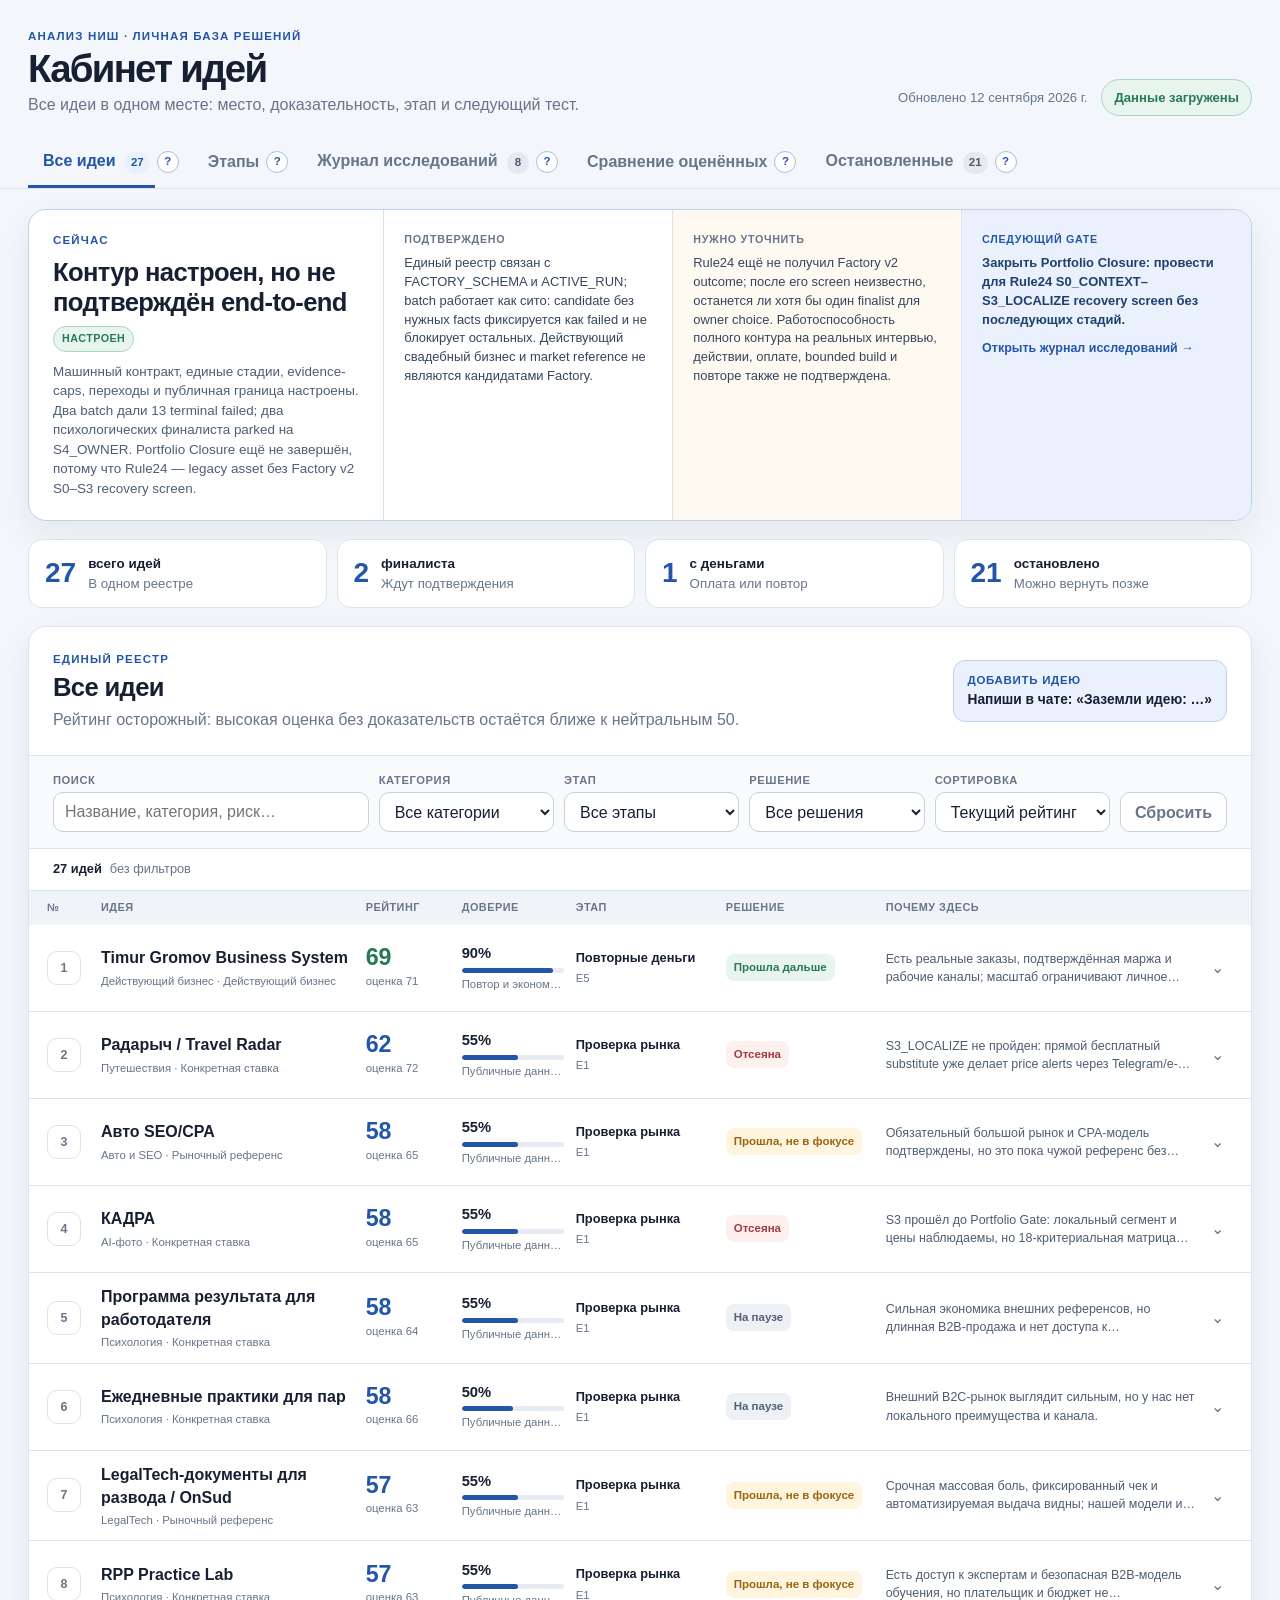
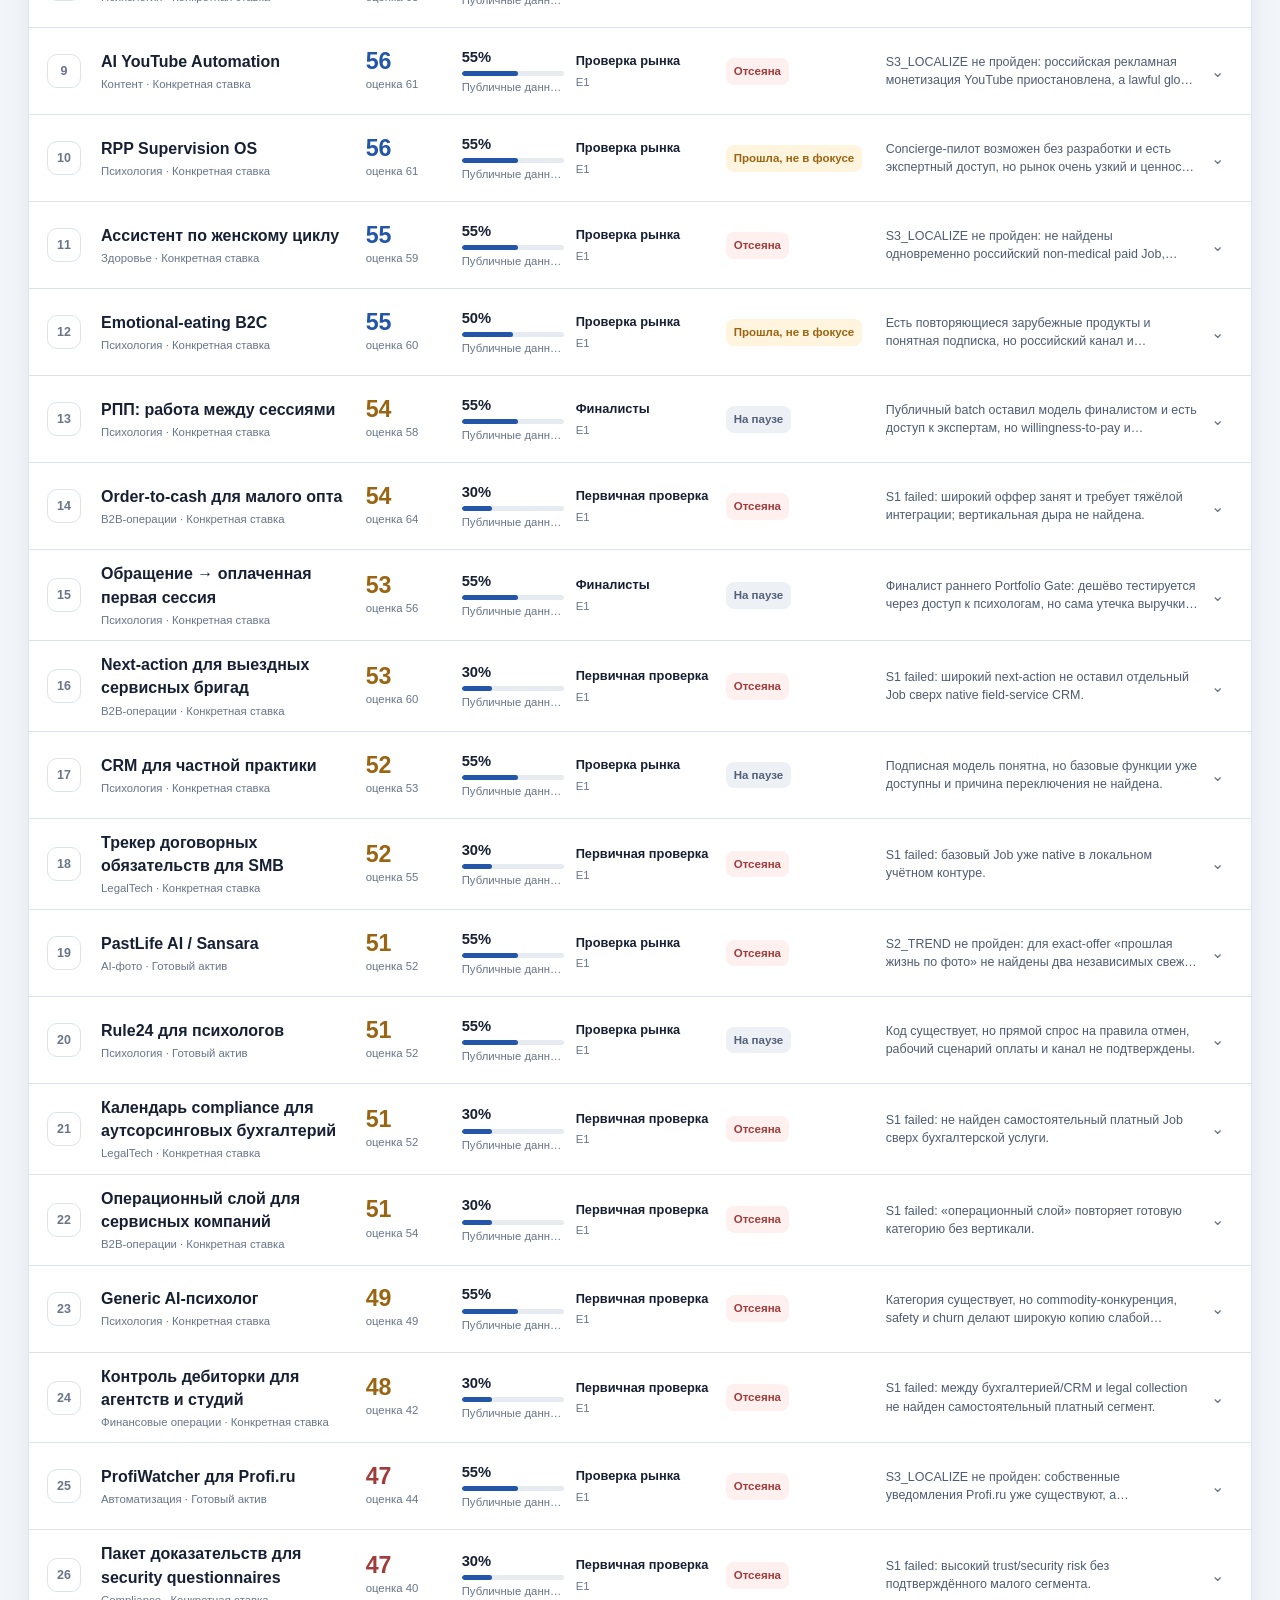
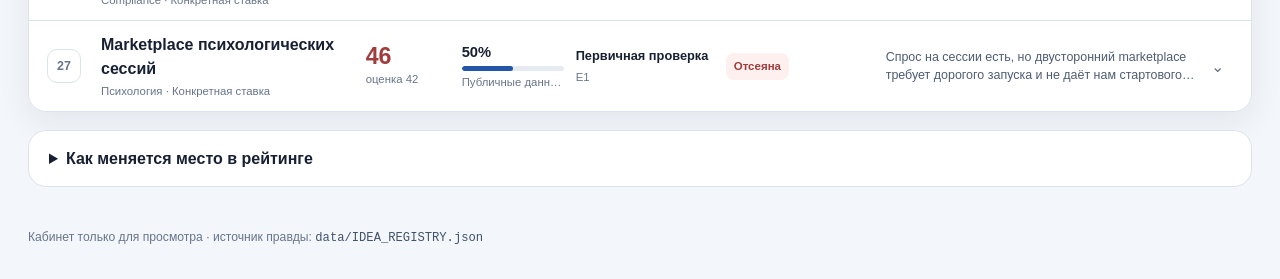
==== dashboard/index.html @ 08c4fe98 "fix: keep dashboard status visible on mobile" ====
<!doctype html>
<html lang="ru">
  <head>
    <meta charset="utf-8" />
    <meta name="viewport" content="width=device-width, initial-scale=1" />
    <meta name="color-scheme" content="light" />
    <title>Анализ Ниш — Кабинет идей</title>
    <link rel="icon" href="./favicon.svg?v=20260703" type="image/svg+xml" />
    <link rel="stylesheet" href="./styles.css?v=20260912-cabinet-v39" />
  </head>
  <body>
    <header class="topbar">
      <div class="brand-block">
        <p class="eyebrow">Анализ Ниш · личная база решений</p>
        <h1>Кабинет идей</h1>
        <p class="page-summary">Все идеи в одном месте: место, доказательность, этап и следующий тест.</p>
      </div>
      <div class="topbar-meta">
        <span class="updated" id="updated-at"></span>
        <div class="status" id="data-status" role="status">Загрузка данных</div>
      </div>
    </header>

    <nav class="view-tabs" aria-label="Разделы кабинета" role="tablist">
      <div class="view-tab-wrap" role="presentation"><button class="view-tab active" type="button" role="tab" aria-selected="true" aria-controls="view-all-ideas" data-view="all-ideas">Все идеи <span class="tab-count" id="tab-total">0</span></button><button class="tab-help help-trigger" type="button" data-tooltip="Полный реестр всех сохранённых идей. Нажатие «Все идеи» сбрасывает фильтры и возвращает весь список." aria-label="Что находится в разделе «Все идеи»?">?</button></div>
      <div class="view-tab-wrap" role="presentation"><button class="view-tab" type="button" role="tab" aria-selected="false" aria-controls="view-funnel" data-view="funnel">Этапы</button><button class="tab-help help-trigger" type="button" data-tooltip="Показывает, на какой одной текущей полке находится каждая идея: от Чистилища до повторных денег." aria-label="Что находится в разделе «Этапы»?">?</button></div>
      <div class="view-tab-wrap" role="presentation"><button class="view-tab" type="button" role="tab" aria-selected="false" aria-controls="view-research" data-view="research">Журнал исследований <span class="tab-count" id="tab-runs">0</span></button><button class="tab-help help-trigger" type="button" data-tooltip="История отдельных исследовательских прогонов: что, когда и какими источниками проверяли, к какому выводу пришли. Это не второй список идей." aria-label="Что находится в разделе «Журнал исследований»?">?</button></div>
      <div class="view-tab-wrap" role="presentation"><button class="view-tab" type="button" role="tab" aria-selected="false" aria-controls="view-portfolio" data-view="portfolio">Сравнение оценённых</button><button class="tab-help help-trigger" type="button" data-tooltip="Формальное сравнение только уже оценённых объектов. Здесь отдельно сопоставляются рынки и наши конкретные ставки; все сырые идеи остаются в общем реестре." aria-label="Что находится в разделе «Сравнение оценённых»?">?</button></div>
      <div class="view-tab-wrap" role="presentation"><button class="view-tab" type="button" role="tab" aria-selected="false" aria-controls="view-archive" data-view="archive">Остановленные <span class="tab-count" id="tab-archive">0</span></button><button class="tab-help help-trigger" type="button" data-tooltip="Идеи на паузе и в отсеве. Они не удалены: у каждой сохраняются причина остановки и условие возврата." aria-label="Что находится в разделе «Остановленные»?">?</button></div>
    </nav>

    <main class="layout" id="main-content">
      <div class="error-message" id="error-message" hidden></div>

      <section class="app-view active" id="view-all-ideas" role="tabpanel" data-panel="all-ideas">
        <section class="decision-brief" id="decision-brief" aria-labelledby="decision-brief-title"></section>
        <div class="summary-strip" id="summary-strip" aria-label="Срез портфеля"></div>

        <section class="panel registry-panel" aria-labelledby="registry-title">
          <div class="section-head registry-head">
            <div>
              <div class="section-kicker">Единый реестр</div>
              <h2 id="registry-title">Все идеи</h2>
              <p>Рейтинг осторожный: высокая оценка без доказательств остаётся ближе к нейтральным 50.</p>
            </div>
            <div class="add-instruction"><span>Добавить идею</span><strong id="add-idea-instruction">«Заземли идею: …»</strong></div>
          </div>

          <div class="registry-controls" aria-label="Фильтры реестра">
            <label class="search-control">
              <span>Поиск</span>
              <input id="idea-search" type="search" placeholder="Название, категория, риск…" autocomplete="off" />
            </label>
            <label>
              <span>Категория</span>
              <select id="category-filter"><option value="all">Все категории</option></select>
            </label>
            <label>
              <span>Этап</span>
              <select id="stage-filter"><option value="all">Все этапы</option></select>
            </label>
            <label>
              <span>Решение</span>
              <select id="gate-filter"><option value="all">Все решения</option></select>
            </label>
            <label>
              <span>Сортировка</span>
              <select id="sort-control">
                <option value="current">Текущий рейтинг</option>
                <option value="base">Предварительная оценка</option>
                <option value="confidence">Глубина исследования</option>
                <option value="stage">Этап воронки</option>
                <option value="title">По названию</option>
              </select>
            </label>
            <button class="reset-button" id="reset-filters" type="button">Сбросить</button>
          </div>

          <div class="registry-result-line"><strong id="result-count">0 идей</strong><span id="filter-description">без фильтров</span></div>
          <div class="idea-table-head" aria-hidden="true">
            <span>№</span><span>Идея</span><span>Рейтинг</span><span>Доверие</span><span>Этап</span><span>Решение</span><span>Почему здесь</span><span></span>
          </div>
          <div class="idea-list" id="idea-list"></div>
          <div class="empty-state" id="idea-empty" hidden>
            <strong id="idea-empty-title">По этим фильтрам идей нет</strong>
            <p id="idea-empty-text">Сбрось фильтры или добавь новую идею через чат.</p>
            <button class="empty-reset-button" id="show-all-ideas" type="button">Показать все идеи</button>
          </div>
        </section>

        <details class="panel model-note">
          <summary>Как меняется место в рейтинге</summary>
          <div class="model-note-body">
            <p><strong>Предварительная оценка</strong> — что мы сейчас думаем о потенциале. <strong>Доверие</strong> — насколько это подтверждено. <strong>Текущий рейтинг</strong> — осторожное число после поправки на неизвестность.</p>
            <code id="ranking-formula">50 + (оценка − 50) × доверие</code>
            <p>Исследование не обязано поднимать идею: хорошая гипотеза поднимается после подтверждения, слабая — опускается. Этап и результат проверки показаны отдельно и не маскируются внутри рейтинга.</p>
          </div>
        </details>
      </section>

      <section class="app-view" id="view-funnel" role="tabpanel" data-panel="funnel" hidden>
        <section class="panel">
          <div class="section-head">
            <div><div class="section-kicker">Все категории</div><h2>Где каждая идея находится сейчас</h2><p>Число показывает, сколько идей находится на этапе сейчас.</p></div>
          </div>
          <ol class="funnel-grid" id="funnel-grid"></ol>
        </section>
        <section class="panel funnel-selection-panel" id="funnel-selection-panel" hidden>
          <div class="section-head funnel-selection-head">
            <div><div class="section-kicker">Выбранная полка</div><h2 id="funnel-selection-title">Идеи этапа</h2><p id="funnel-selection-note">Место считается только внутри выбранной выборки; сам рейтинг идеи не меняется.</p></div>
            <button class="help-trigger" type="button" data-tooltip="Текущий рейтинг учитывает предварительную оценку и доверие к доказательствам. Этап и результат проверки показаны отдельно и не добавляют скрытых баллов." aria-label="Как упорядочены идеи этапа?">?</button>
          </div>
          <div class="funnel-selection-controls" aria-label="Фильтры выбранного этапа">
            <label><span>Результат проверки</span><select id="funnel-gate-filter"><option value="all">Все результаты</option></select></label>
            <label><span>Порядок</span><select id="funnel-sort-control"><option value="current">Текущий рейтинг</option><option value="base">Предварительная оценка</option><option value="confidence">Глубина исследования</option><option value="title">По названию</option></select></label>
            <button class="reset-button" id="clear-funnel-selection" type="button">Снять выбор</button>
          </div>
          <div class="registry-result-line"><strong id="funnel-selection-count">0 идей</strong><span id="funnel-selection-filter">без дополнительного фильтра</span></div>
          <div class="idea-table-head" aria-hidden="true"><span>Место</span><span>Идея</span><span>Рейтинг</span><span>Доверие</span><span>Этап</span><span>Решение</span><span>Почему здесь</span><span></span></div>
          <div class="idea-list" id="funnel-idea-list"></div>
          <div class="empty-state" id="funnel-idea-empty" hidden><strong id="funnel-empty-title">На этом этапе сейчас нет идей</strong><p id="funnel-empty-text">Выбери другой этап.</p></div>
        </section>
      </section>

      <section class="app-view" id="view-research" role="tabpanel" data-panel="research" hidden>
        <section class="panel">
          <div class="section-head"><div><div class="section-kicker">История работы</div><h2>Журнал исследований</h2><p>Каждая запись — отдельный исследовательский прогон с результатом и исходными материалами, а не ещё одна копия идеи.</p></div></div>
          <div class="run-list" id="run-list"></div>
        </section>
      </section>

      <section class="app-view" id="view-portfolio" role="tabpanel" data-panel="portfolio" hidden>
        <section class="panel portfolio-panel" aria-labelledby="portfolio-title">
          <div class="section-head portfolio-heading">
            <div><div class="section-kicker">Формальная оценка</div><h2 id="portfolio-title">Сравнение оценённых объектов</h2><p>Здесь меньше строк, чем во всём реестре: сравниваются только идеи и рынки с формальной оценкой. <strong>Наши ставки</strong> отвечают «что делать нам», а <strong>рынки</strong> — «где вообще видны спрос и деньги». Доверие в этой таблице — frozen legacy v0.7; активный evidence-cap показан в «Все идеи».</p></div>
            <div class="portfolio-tabs" role="tablist" aria-label="Представление портфеля">
              <button class="portfolio-tab active" type="button" role="tab" aria-selected="true" data-portfolio="queue">Приоритет наших ставок</button>
              <button class="portfolio-tab" type="button" role="tab" aria-selected="false" data-portfolio="market">Сильные рынки</button>
            </div>
          </div>
          <div class="table-scroll" tabindex="0"><table><thead id="portfolio-head"></thead><tbody id="portfolio-body"></tbody></table></div>
          <article class="portfolio-detail" id="portfolio-detail"></article>
        </section>
      </section>

      <section class="app-view" id="view-archive" role="tabpanel" data-panel="archive" hidden>
        <section class="panel">
          <div class="section-head"><div><div class="section-kicker">Не удаляем историю</div><h2>Идеи на паузе и в отсеве</h2><p><strong>На паузе</strong> — ждут нового условия. <strong>Отсеяны</strong> — не продолжаем без изменения ключевого ограничения.</p></div></div>
          <div class="archive-groups" id="archive-groups"></div>
        </section>
      </section>
    </main>

    <div class="floating-tooltip" id="floating-tooltip" role="tooltip" hidden></div>

    <footer>
      <span>Кабинет только для просмотра · источник правды: <code>data/IDEA_REGISTRY.json</code></span>
    </footer>

    <script src="./app.js?v=20260911-cabinet-v38" defer></script>
  </body>
</html>
---- dashboard/styles.css ----
:root {
  color-scheme: light;
  --bg: #f3f6fa;
  --surface: #ffffff;
  --surface-soft: #f8fafc;
  --line: #dce3ec;
  --line-strong: #c7d2e0;
  --text: #172033;
  --muted: #68758a;
  --blue: #2356a8;
  --blue-soft: #eaf1fd;
  --green: #287a55;
  --green-soft: #e8f5ee;
  --amber: #9a6513;
  --amber-soft: #fff4dd;
  --red: #a13c3c;
  --red-soft: #fff0f0;
  --shadow: 0 12px 34px rgba(27, 45, 73, 0.07);
  --radius: 18px;
  --content: 1560px;
  font-family: Inter, ui-sans-serif, -apple-system, BlinkMacSystemFont, "Segoe UI", sans-serif;
}

* { box-sizing: border-box; }

html { background: var(--bg); }

body {
  margin: 0;
  min-width: 320px;
  background: var(--bg);
  color: var(--text);
  line-height: 1.45;
}

button, input, select { font: inherit; }

button, select { cursor: pointer; }

a { color: var(--blue); }

button:focus-visible,
input:focus-visible,
select:focus-visible,
a:focus-visible,
summary:focus-visible,
[tabindex]:focus-visible {
  outline: 3px solid rgba(35, 86, 168, 0.28);
  outline-offset: 2px;
}

.topbar {
  max-width: var(--content);
  margin: 0 auto;
  padding: 28px 28px 20px;
  display: flex;
  justify-content: space-between;
  gap: 32px;
  align-items: flex-end;
}

.brand-block { min-width: 0; }

.eyebrow,
.section-kicker {
  margin: 0 0 5px;
  color: var(--blue);
  font-size: 0.72rem;
  font-weight: 800;
  letter-spacing: 0.1em;
  text-transform: uppercase;
}

h1, h2, h3, p { margin-top: 0; }

h1 {
  margin-bottom: 5px;
  font-size: clamp(2rem, 3vw, 3.2rem);
  line-height: 1;
  letter-spacing: -0.045em;
}

h2 {
  margin-bottom: 6px;
  font-size: clamp(1.35rem, 2vw, 1.85rem);
  line-height: 1.15;
  letter-spacing: -0.025em;
}

h3 { margin-bottom: 5px; line-height: 1.25; }

.page-summary,
.section-head p,
.registry-head p {
  margin-bottom: 0;
  color: var(--muted);
}

.topbar-meta {
  display: flex;
  align-items: center;
  gap: 14px;
  flex-shrink: 0;
}

.updated { color: var(--muted); font-size: 0.82rem; }

.status {
  padding: 8px 12px;
  border: 1px solid var(--line);
  border-radius: 999px;
  background: var(--surface);
  color: var(--muted);
  font-size: 0.82rem;
  font-weight: 750;
  white-space: nowrap;
}

.status.ok { color: var(--green); border-color: #add6c1; background: var(--green-soft); }
.status.error { color: var(--red); border-color: #ebbbbb; background: var(--red-soft); }

.view-tabs {
  position: sticky;
  top: 0;
  z-index: 20;
  display: flex;
  gap: 4px;
  max-width: var(--content);
  margin: 0 auto;
  padding: 0 28px;
  overflow-x: auto;
  scrollbar-width: thin;
  background: rgba(243, 246, 250, 0.96);
  border-bottom: 1px solid var(--line);
}

.view-tab {
  border: 0;
  border-bottom: 3px solid transparent;
  padding: 13px 5px 11px 15px;
  background: transparent;
  color: var(--muted);
  font-weight: 750;
  white-space: nowrap;
}

.view-tab-wrap {
  display: flex;
  align-items: center;
  flex: 0 0 auto;
}

.view-tab .tab-count {
  display: inline-grid;
  place-items: center;
  min-width: 22px;
  height: 22px;
  margin-left: 5px;
  padding: 0 6px;
  border-radius: 999px;
  background: #e5eaf1;
  color: #4c5a70;
  font-size: 0.72rem;
}

.view-tab.active { color: var(--blue); border-bottom-color: var(--blue); }
.view-tab.active .tab-count { color: var(--blue); background: var(--blue-soft); }

.help-trigger {
  width: 22px;
  height: 22px;
  display: inline-grid;
  place-items: center;
  flex: 0 0 22px;
  border: 1px solid #aebed4;
  border-radius: 999px;
  padding: 0;
  background: var(--surface);
  color: var(--blue);
  font-size: .72rem;
  font-weight: 850;
  line-height: 1;
}

.help-trigger:hover,
.help-trigger[aria-expanded="true"] {
  border-color: var(--blue);
  background: var(--blue-soft);
}

.tab-help { margin: 0 10px 0 2px; }

.layout {
  width: min(calc(100% - 56px), var(--content));
  margin: 20px auto 42px;
}

.app-view { display: grid; gap: 18px; }
.app-view[hidden] { display: none !important; }

.panel {
  border: 1px solid var(--line);
  border-radius: var(--radius);
  background: var(--surface);
  box-shadow: var(--shadow);
}

.decision-brief {
  display: grid;
  grid-template-columns: minmax(260px, .82fr) minmax(0, 2fr);
  gap: 0;
  overflow: clip;
  border: 1px solid #bed0eb;
  border-radius: var(--radius);
  background: var(--surface);
  box-shadow: var(--shadow);
}

.decision-lead {
  display: grid;
  align-content: start;
  gap: 10px;
  padding: 22px 24px;
  border-right: 1px solid #d6e1f0;
}

.decision-lead .section-kicker { margin-bottom: 0; }
.decision-title-row { display: flex; align-items: center; flex-wrap: wrap; gap: 9px; }
.decision-title-row h2 { margin: 0; font-size: clamp(1.35rem, 2vw, 1.75rem); }
.decision-lead > p:last-child { margin: 0; color: #4d5e76; font-size: .84rem; }

.decision-status {
  display: inline-flex;
  width: fit-content;
  padding: 4px 8px;
  border: 1px solid #add6c1;
  border-radius: 999px;
  background: var(--green-soft);
  color: var(--green);
  font-size: .67rem;
  font-weight: 820;
  letter-spacing: .045em;
  text-transform: uppercase;
}

.decision-facts {
  display: grid;
  grid-template-columns: repeat(3, minmax(0, 1fr));
  margin: 0;
}

.decision-fact {
  min-width: 0;
  padding: 22px 20px;
  border-right: 1px solid var(--line);
}

.decision-fact:last-child { border-right: 0; }
.decision-fact dt,
.decision-fact dd { margin: 0; }
.decision-fact dt { margin-bottom: 7px; color: var(--muted); font-size: .67rem; font-weight: 820; letter-spacing: .065em; text-transform: uppercase; }
.decision-fact dd { color: #36465e; font-size: .81rem; line-height: 1.45; }
.decision-unknown { background: rgba(255, 244, 221, .42); }
.decision-next { background: var(--blue-soft); }
.decision-next dt { color: var(--blue); }
.decision-next dd { color: #1f406f; font-weight: 650; }
.decision-next a { display: inline-block; margin-top: 10px; font-size: .78rem; font-weight: 780; text-decoration: none; }
.decision-next a:hover { text-decoration: underline; }

.summary-strip {
  display: grid;
  grid-template-columns: repeat(4, minmax(0, 1fr));
  gap: 10px;
}

.summary-strip article {
  min-width: 0;
  display: flex;
  align-items: center;
  gap: 12px;
  padding: 14px 16px;
  border: 1px solid var(--line);
  border-radius: 14px;
  background: var(--surface);
}

.summary-strip article > strong {
  color: var(--blue);
  font-size: 1.75rem;
  line-height: 1;
}

.summary-strip div { min-width: 0; display: grid; }
.summary-strip span { font-size: 0.84rem; font-weight: 760; }
.summary-strip small { color: var(--muted); white-space: nowrap; overflow: hidden; text-overflow: ellipsis; }

.registry-panel { overflow: clip; }

.section-head {
  display: flex;
  justify-content: space-between;
  gap: 24px;
  align-items: flex-start;
  padding: 24px;
  border-bottom: 1px solid var(--line);
}

.registry-head { align-items: center; }

.add-instruction {
  min-width: 220px;
  display: grid;
  gap: 2px;
  padding: 11px 14px;
  border: 1px solid #bfd0ec;
  border-radius: 12px;
  background: var(--blue-soft);
}

.add-instruction span { color: var(--blue); font-size: 0.72rem; font-weight: 800; text-transform: uppercase; letter-spacing: .06em; }
.add-instruction strong { font-size: 0.86rem; }

.registry-controls {
  display: grid;
  grid-template-columns: minmax(220px, 1.8fr) repeat(4, minmax(135px, 1fr)) auto;
  gap: 10px;
  padding: 16px 24px;
  background: var(--surface-soft);
  border-bottom: 1px solid var(--line);
}

.registry-controls label { display: grid; gap: 4px; min-width: 0; }
.registry-controls label > span { color: var(--muted); font-size: 0.7rem; font-weight: 800; text-transform: uppercase; letter-spacing: .05em; }

.registry-controls input,
.registry-controls select {
  width: 100%;
  height: 40px;
  min-width: 0;
  border: 1px solid var(--line-strong);
  border-radius: 10px;
  background: var(--surface);
  color: var(--text);
  padding: 0 11px;
}

.reset-button {
  align-self: end;
  height: 40px;
  border: 1px solid var(--line-strong);
  border-radius: 10px;
  padding: 0 14px;
  background: var(--surface);
  color: var(--muted);
  font-weight: 700;
}

.reset-button:hover { color: var(--blue); border-color: #91acd3; }

.registry-result-line {
  display: flex;
  gap: 8px;
  padding: 11px 24px;
  color: var(--muted);
  font-size: 0.8rem;
  border-bottom: 1px solid var(--line);
}

.registry-result-line strong { color: var(--text); }

.idea-table-head,
.idea-summary {
  display: grid;
  grid-template-columns: 42px minmax(190px, 1.25fr) 84px 102px 138px 148px minmax(210px, 1.55fr) 22px;
  gap: 12px;
  align-items: center;
}

.idea-table-head {
  padding: 9px 18px;
  background: #f0f4f8;
  color: var(--muted);
  font-size: 0.68rem;
  font-weight: 800;
  text-transform: uppercase;
  letter-spacing: .045em;
}

.idea-list { background: var(--line); display: grid; gap: 1px; }

.idea-card { background: var(--surface); }
.idea-card summary::-webkit-details-marker { display: none; }
.idea-card summary { list-style: none; }

.idea-summary {
  min-height: 86px;
  padding: 12px 18px;
  cursor: pointer;
  transition: background 140ms ease;
}

.idea-summary:hover { background: #fbfcfe; }
.idea-card[open] .idea-summary { background: #f7faff; }

.idea-rank {
  display: grid;
  place-items: center;
  width: 34px;
  height: 34px;
  border: 1px solid var(--line);
  border-radius: 10px;
  color: var(--muted);
  font-size: 0.78rem;
  font-weight: 800;
}

.idea-identity,
.rating-cell,
.confidence-cell,
.stage-cell { min-width: 0; display: grid; gap: 3px; }

.idea-identity strong { overflow: hidden; text-overflow: ellipsis; }
.idea-identity small,
.rating-cell small,
.confidence-cell small,
.stage-cell small { color: var(--muted); font-size: 0.71rem; overflow: hidden; text-overflow: ellipsis; white-space: nowrap; }

.rating-cell strong { font-size: 1.45rem; line-height: 1; }
.tone-strong .rating-cell strong { color: var(--green); }
.tone-promising .rating-cell strong { color: var(--blue); }
.tone-neutral .rating-cell strong { color: var(--amber); }
.tone-weak .rating-cell strong { color: var(--red); }

.confidence-cell > strong { font-size: 0.92rem; }
.confidence-track { width: 100%; height: 5px; overflow: hidden; border-radius: 999px; background: #e6ebf2; }
.confidence-track i { display: block; height: 100%; background: var(--blue); border-radius: inherit; }

.stage-cell strong { font-size: 0.8rem; }

.gate-cell span {
  display: inline-flex;
  width: fit-content;
  max-width: 100%;
  padding: 5px 8px;
  border-radius: 8px;
  background: #edf1f6;
  color: #526078;
  font-size: 0.72rem;
  font-weight: 780;
}

.gate-passed .gate-cell span { color: var(--green); background: var(--green-soft); }
.gate-in_progress .gate-cell span { color: var(--blue); background: var(--blue-soft); }
.gate-passed_not_selected .gate-cell span { color: var(--amber); background: var(--amber-soft); }
.gate-failed .gate-cell span { color: var(--red); background: var(--red-soft); }

.reason-cell {
  min-width: 0;
  color: #4e5c72;
  font-size: 0.78rem;
  display: -webkit-box;
  -webkit-line-clamp: 2;
  -webkit-box-orient: vertical;
  overflow: hidden;
}

.expand-icon { color: var(--muted); transition: transform 160ms ease; }
.idea-card[open] .expand-icon { transform: rotate(180deg); }

.idea-details {
  display: grid;
  grid-template-columns: repeat(4, minmax(0, 1fr));
  gap: 12px;
  padding: 16px 18px 18px 72px;
  border-top: 1px solid var(--line);
  background: #f8fbff;
}

.idea-details > div { min-width: 0; padding-right: 10px; border-right: 1px solid var(--line); }
.idea-details > div:last-of-type { border-right: 0; }
.idea-details span,
.portfolio-detail span { display: block; margin-bottom: 4px; color: var(--muted); font-size: 0.68rem; font-weight: 800; text-transform: uppercase; letter-spacing: .045em; }
.idea-details p { margin: 0; font-size: 0.8rem; }
.idea-details .score-explanation strong { color: var(--blue); }
.legacy-confidence { display: block; margin-top: 8px; color: var(--muted); font-size: .72rem; line-height: 1.45; }
.idea-details .next-gate-detail { padding: 12px; border: 1px solid #bfd0ec; border-radius: 11px; background: var(--blue-soft); }
.idea-details .next-gate-detail span { color: var(--blue); }
.idea-details .next-gate-detail p { color: #1f406f; font-weight: 650; }
.idea-details .project-summary-detail {
  grid-column: 1 / -1;
  padding: 12px;
  border: 1px solid #d6e1f0;
  border-radius: 11px;
  background: var(--surface);
}
.idea-details .project-summary-detail p { max-width: 980px; color: #263a57; font-weight: 620; }

.project-card-link,
.source-link {
  width: fit-content;
  font-size: 0.8rem;
  font-weight: 760;
  text-decoration: none;
}

.project-card-link { color: var(--blue); }
.source-link { color: var(--muted); font-weight: 650; }
.project-card-link:hover,
.source-link:hover { text-decoration: underline; }

.back-link { color: var(--blue); font-size: .88rem; font-weight: 760; text-decoration: none; }
.back-link:hover { text-decoration: underline; }
.project-layout { padding-top: 28px; }
.project-card-page { min-width: 0; max-width: 100%; overflow: hidden; border: 1px solid var(--line); border-radius: 18px; background: var(--surface); box-shadow: 0 12px 30px rgb(27 56 96 / 7%); }
.project-card-hero { display: grid; min-width: 0; max-width: 100%; grid-template-columns: minmax(0, 1fr) 172px; gap: 28px; padding: 34px; border-bottom: 1px solid var(--line); background: #f7faff; }
.project-card-hero h1 { margin: 0 0 12px; font-size: clamp(1.7rem, 3vw, 2.5rem); line-height: 1.08; }
.project-card-hero > div > p:last-child { max-width: 840px; margin: 0; color: #32435d; font-size: 1rem; line-height: 1.55; }
.project-score { display: grid; align-content: center; justify-items: end; gap: 3px; color: var(--muted); text-align: right; }
.project-score strong { color: var(--blue); font-size: 3rem; line-height: 1; }
.project-score span { font-size: .74rem; font-weight: 750; }
.project-score b { margin-top: 7px; color: #1f406f; font-size: .78rem; }
.project-score .legacy-confidence { max-width: 260px; text-align: right; }
.project-facts { display: grid; min-width: 0; max-width: 100%; grid-template-columns: repeat(3, minmax(0, 1fr)); gap: 0; border-bottom: 1px solid var(--line); }
.project-facts > div,
.project-research > div { min-width: 0; padding: 24px 26px; }
.project-facts > div + div { border-left: 1px solid var(--line); }
.project-facts span,
.project-research span { display: block; margin-bottom: 7px; color: var(--muted); font-size: .7rem; font-weight: 800; letter-spacing: .05em; text-transform: uppercase; }
.project-facts p,
.project-research p { margin: 0; overflow-wrap: anywhere; color: #263a57; font-size: .92rem; line-height: 1.52; }
.project-research { display: grid; min-width: 0; max-width: 100%; grid-template-columns: repeat(2, minmax(0, 1fr)); background: var(--surface-soft); }
.project-research > div { border-bottom: 1px solid var(--line); }
.project-research > div:nth-child(odd) { border-right: 1px solid var(--line); }
.project-research > div:nth-last-child(-n + 2) { border-bottom: 0; }
.project-state strong { color: var(--green); }
.project-next { background: var(--blue-soft); }
.project-next span { color: var(--blue); }
.project-next p { color: #1f406f; font-weight: 650; }
.project-source { display: flex; align-items: center; justify-content: space-between; gap: 18px; padding: 19px 26px; background: var(--surface); }
.project-source p { max-width: 680px; margin: 0; color: var(--muted); font-size: .8rem; }
.project-source a { color: var(--muted); font-size: .78rem; font-weight: 700; white-space: nowrap; text-decoration: none; }
.project-source a:hover { text-decoration: underline; }

.empty-state,
.error-message {
  padding: 24px;
  color: var(--muted);
  text-align: center;
}

.empty-state strong { display: block; margin-bottom: 6px; color: var(--text); font-size: 1rem; }
.empty-state p { max-width: 720px; margin: 0 auto 14px; }
.empty-reset-button {
  min-height: 40px;
  border: 1px solid #91acd3;
  border-radius: 10px;
  padding: 8px 14px;
  background: var(--surface);
  color: var(--blue);
  font-weight: 750;
}

.error-message {
  margin-bottom: 18px;
  border: 1px solid #ebbbbb;
  border-radius: 12px;
  color: var(--red);
  background: var(--red-soft);
}

.model-note { box-shadow: none; }
.model-note > summary { padding: 16px 20px; cursor: pointer; font-weight: 780; }
.model-note-body { padding: 0 20px 18px; color: #4e5c72; }
.model-note-body p { max-width: 920px; }
.model-note-body code { display: inline-block; margin-bottom: 14px; padding: 8px 10px; border-radius: 8px; background: #edf2f7; color: #31425f; }

.funnel-grid {
  display: grid;
  grid-template-columns: repeat(4, minmax(0, 1fr));
  gap: 12px;
  margin: 0;
  padding: 24px;
  list-style: none;
}

.funnel-card {
  position: relative;
  min-width: 0;
}

.stage-jump {
  width: 100%;
  min-height: 60px;
  display: grid;
  grid-template-columns: 22px 34px 1fr;
  align-items: center;
  gap: 8px;
  border: 1px solid var(--line);
  border-radius: 13px;
  padding: 10px 38px 10px 10px;
  background: var(--surface-soft);
  color: var(--text);
  text-align: left;
}

.stage-jump:hover { border-color: #9eb6da; background: #f5f9ff; }
.stage-jump.selected { border-color: var(--blue); background: var(--blue-soft); box-shadow: inset 0 0 0 1px var(--blue); }
.stage-jump.is-empty { border-style: dashed; background: #fbfcfe; }
.stage-jump.is-empty.selected { background: var(--blue-soft); }
.stage-jump > span { display: grid; place-items: center; width: 21px; height: 21px; border-radius: 999px; background: #e7edf5; color: var(--muted); font-size: .65rem; font-weight: 800; }
.stage-jump > strong { color: var(--blue); font-size: 1.35rem; line-height: 1; }
.stage-jump div { display: grid; min-width: 0; }
.funnel-grid b { font-size: .78rem; }
.funnel-grid small { color: var(--muted); }
.card-help { position: absolute; z-index: 2; top: 11px; right: 11px; }

.funnel-selection-panel {
  overflow: clip;
  scroll-margin-top: 72px;
}

.funnel-selection-head { align-items: center; }

.funnel-selection-controls {
  display: grid;
  grid-template-columns: repeat(2, minmax(180px, 280px)) auto;
  gap: 10px;
  align-items: end;
  padding: 14px 24px;
  background: var(--surface-soft);
  border-bottom: 1px solid var(--line);
}

.funnel-selection-controls label { display: grid; gap: 4px; }
.funnel-selection-controls label > span { color: var(--muted); font-size: .7rem; font-weight: 800; text-transform: uppercase; letter-spacing: .05em; }
.funnel-selection-controls select { width: 100%; height: 40px; min-width: 0; border: 1px solid var(--line-strong); border-radius: 10px; padding: 0 11px; background: var(--surface); color: var(--text); }

.floating-tooltip {
  position: fixed;
  z-index: 1000;
  width: max-content;
  max-width: min(320px, calc(100vw - 20px));
  padding: 10px 12px;
  border: 1px solid #2f4567;
  border-radius: 10px;
  background: #172033;
  box-shadow: 0 10px 28px rgba(23, 32, 51, .22);
  color: #fff;
  font-size: .76rem;
  line-height: 1.4;
  pointer-events: none;
}

.floating-tooltip[hidden] { display: none; }

.run-list { display: grid; padding: 0 24px 24px; }
.run-item { display: grid; grid-template-columns: 12px 1fr; gap: 14px; padding: 20px 0; border-bottom: 1px solid var(--line); }
.run-item:last-child { border-bottom: 0; }
.run-marker { width: 9px; height: 9px; margin-top: 8px; border-radius: 999px; background: var(--green); }
.run-marker.status-parked { background: var(--amber); }
.run-title { display: flex; justify-content: space-between; gap: 18px; }
.run-title span { color: var(--blue); font-size: .7rem; font-weight: 800; text-transform: uppercase; letter-spacing: .05em; }
.run-title h3 { margin: 3px 0 6px; }
.run-title time { color: var(--muted); font-size: .76rem; white-space: nowrap; }
.run-body > p { margin-bottom: 10px; color: #4e5c72; }
.run-footer { display: flex; justify-content: space-between; gap: 18px; color: var(--muted); font-size: .78rem; }
.run-footer a { font-weight: 750; text-decoration: none; }

.portfolio-heading { align-items: center; }
.portfolio-tabs { display: flex; padding: 4px; border-radius: 11px; background: #edf1f6; }
.portfolio-tab { border: 0; border-radius: 8px; padding: 8px 12px; background: transparent; color: var(--muted); font-weight: 750; }
.portfolio-tab.active { background: var(--surface); color: var(--blue); box-shadow: 0 2px 8px rgba(30, 50, 80, .08); }

.table-scroll { overflow-x: auto; border-bottom: 1px solid var(--line); }
table { width: 100%; border-collapse: collapse; min-width: 980px; }
th, td { padding: 11px 13px; border-bottom: 1px solid var(--line); text-align: left; vertical-align: top; font-size: .78rem; }
th { background: #f0f4f8; color: var(--muted); font-size: .66rem; text-transform: uppercase; letter-spacing: .045em; }
td.numeric strong { font-size: 1rem; }
tbody tr.selected { background: #f3f7ff; }
.score-strong { color: var(--green); }
.score-promising { color: var(--blue); }
.score-neutral { color: var(--amber); }
.score-weak { color: var(--red); }
.row-open { border: 1px solid var(--line-strong); border-radius: 8px; padding: 5px 8px; background: var(--surface); color: var(--blue); font-size: .72rem; font-weight: 750; }

.portfolio-detail { padding: 22px 24px; }
.portfolio-detail > div:first-child { display: flex; justify-content: space-between; gap: 12px; align-items: end; }
.portfolio-detail h3 { margin-bottom: 12px; }
.portfolio-detail-grid { display: grid; grid-template-columns: repeat(2, minmax(0, 1fr)); gap: 18px; }
.portfolio-detail-grid > div { padding: 14px; border: 1px solid var(--line); border-radius: 12px; background: var(--surface-soft); }
.portfolio-detail-grid p { margin: 0; }

.archive-groups { display: grid; grid-template-columns: repeat(2, minmax(0, 1fr)); gap: 18px; padding: 24px; }
.archive-section { min-width: 0; border: 1px solid var(--line); border-radius: 15px; overflow: hidden; }
.archive-title { display: flex; align-items: center; justify-content: space-between; gap: 12px; padding: 16px; background: var(--surface-soft); border-bottom: 1px solid var(--line); }
.archive-title h3, .archive-title p { margin-bottom: 0; }
.archive-title p { color: var(--muted); font-size: .76rem; }
.archive-title > strong { color: var(--blue); font-size: 1.6rem; }
.archive-list { display: grid; gap: 1px; background: var(--line); }
.idea-card.compact .idea-summary { grid-template-columns: 36px minmax(160px, 1.2fr) 70px 90px 120px 130px minmax(170px, 1fr) 20px; padding-left: 12px; padding-right: 12px; }
.idea-card.compact .idea-details { grid-template-columns: repeat(2, minmax(0, 1fr)); padding-left: 60px; }

footer {
  width: min(calc(100% - 56px), var(--content));
  margin: 0 auto 32px;
  display: flex;
  justify-content: space-between;
  gap: 16px;
  color: var(--muted);
  font-size: .76rem;
}

footer code { color: #42516a; }
footer a { font-weight: 750; text-decoration: none; }

.visually-hidden {
  position: absolute;
  width: 1px;
  height: 1px;
  padding: 0;
  margin: -1px;
  overflow: hidden;
  clip: rect(0, 0, 0, 0);
  white-space: nowrap;
  border: 0;
}

@media (max-width: 1100px) {
  .decision-brief { grid-template-columns: 1fr; }
  .decision-lead { border-right: 0; border-bottom: 1px solid #d6e1f0; }
  .summary-strip { grid-template-columns: repeat(3, minmax(0, 1fr)); }
  .registry-controls { grid-template-columns: minmax(220px, 2fr) repeat(2, minmax(150px, 1fr)); }
  .reset-button { align-self: end; }
  .idea-table-head { display: none; }
  .idea-list { gap: 8px; padding: 8px; background: #eef2f7; }
  .idea-card { border: 1px solid var(--line); border-radius: 13px; overflow: hidden; }
  .idea-summary,
  .idea-card.compact .idea-summary {
    grid-template-columns: 36px minmax(140px, 1fr) 70px 80px 112px 125px 20px;
    gap: 8px 9px;
    min-height: 0;
    padding: 14px;
  }
  .idea-rank { grid-column: 1; grid-row: 1; }
  .idea-identity { grid-column: 2; grid-row: 1; }
  .rating-cell { grid-column: 3; grid-row: 1; }
  .confidence-cell { grid-column: 4; grid-row: 1; }
  .stage-cell { grid-column: 5; grid-row: 1; }
  .gate-cell { grid-column: 6; grid-row: 1; }
  .expand-icon { grid-column: 7; grid-row: 1; }
  .reason-cell { grid-column: 2 / -1; grid-row: 2; -webkit-line-clamp: 2; }
  .idea-details { grid-template-columns: repeat(2, minmax(0, 1fr)); }
  .idea-details > div:nth-child(2) { border-right: 0; }
  .funnel-grid { grid-template-columns: repeat(3, minmax(0, 1fr)); }
  .archive-groups { grid-template-columns: 1fr; }
  .project-card-hero { grid-template-columns: minmax(0, 1fr) 132px; }
}

@media (max-width: 760px) {
  .project-page { overflow-x: hidden; }
  .topbar { align-items: flex-start; padding: 22px 18px 16px; }
  .topbar-meta { align-items: flex-end; flex-direction: column-reverse; gap: 5px; }
  .updated { font-size: .7rem; }
  .view-tabs { padding: 0 18px; }
  .layout, footer { width: min(calc(100% - 36px), var(--content)); }
  .decision-lead { padding: 20px; }
  .decision-facts { grid-template-columns: 1fr; }
  .decision-fact { padding: 16px 20px; border-right: 0; border-bottom: 1px solid var(--line); }
  .decision-fact:last-child { border-bottom: 0; }
  .summary-strip { grid-template-columns: repeat(2, minmax(0, 1fr)); }
  .summary-strip article { padding: 12px; }
  .section-head { padding: 20px; }
  .registry-head { align-items: flex-start; flex-direction: column; }
  .add-instruction { width: 100%; min-width: 0; }
  .registry-controls { grid-template-columns: repeat(2, minmax(0, 1fr)); padding: 14px 18px; }
  .search-control { grid-column: 1 / -1; }
  .idea-summary,
  .idea-card.compact .idea-summary {
    grid-template-columns: 36px minmax(0, 1fr) auto;
    gap: 8px 10px;
    min-height: 0;
    padding: 14px;
  }
  .idea-rank { grid-column: 1; grid-row: 1; width: 32px; height: 32px; }
  .idea-identity { grid-column: 2; grid-row: 1; }
  .expand-icon { grid-column: 3; grid-row: 1; }
  .rating-cell { grid-column: 2; grid-row: 2; display: flex; align-items: baseline; gap: 7px; }
  .confidence-cell { grid-column: 2 / 4; grid-row: 3; grid-template-columns: 48px 1fr auto; align-items: center; gap: 8px; }
  .confidence-cell small { text-align: right; }
  .stage-cell { grid-column: 2; grid-row: 4; }
  .gate-cell { grid-column: 3; grid-row: 4; justify-self: end; }
  .reason-cell { grid-column: 2 / 4; grid-row: 5; -webkit-line-clamp: 3; padding-top: 5px; }
  .idea-details,
  .idea-card.compact .idea-details { grid-template-columns: 1fr; padding: 14px 14px 16px 60px; }
  .idea-details > div { border-right: 0; border-bottom: 1px solid var(--line); padding: 0 0 11px; }
  .funnel-grid { grid-template-columns: repeat(2, minmax(0, 1fr)); padding: 18px; }
  .funnel-selection-controls { grid-template-columns: repeat(2, minmax(0, 1fr)); padding: 14px 18px; }
  .funnel-selection-controls .reset-button { grid-column: 1 / -1; width: fit-content; }
  .run-list { padding: 0 18px 18px; }
  .portfolio-heading { align-items: flex-start; flex-direction: column; }
  .archive-groups { padding: 18px; }
  .portfolio-detail-grid { grid-template-columns: 1fr; }
  .project-layout { padding-top: 14px; }
  .project-card-page { border-radius: 14px; }
  .project-card-hero { grid-template-columns: 1fr; gap: 18px; padding: 24px 20px; }
  .project-score { justify-items: start; text-align: left; }
  .project-score .legacy-confidence { text-align: left; }
  .project-facts,
  .project-research { grid-template-columns: 1fr; }
  .project-facts > div + div,
  .project-research > div:nth-child(odd) { border-left: 0; border-right: 0; }
  .project-facts > div,
  .project-research > div { padding: 19px 20px; border-bottom: 1px solid var(--line); }
  .project-facts > div:last-child,
  .project-research > div:last-child { border-bottom: 0; }
  .project-research > div:nth-last-child(-n + 2) { border-bottom: 1px solid var(--line); }
  .project-research > div:last-child { border-bottom: 0; }
  .project-source { display: grid; gap: 10px; padding: 18px 20px; }
  .project-source a { white-space: normal; }
  footer { align-items: flex-start; flex-direction: column; }
}

@media (max-width: 560px) {
  h1 { font-size: 2rem; }
  .page-summary { font-size: .82rem; }
  .topbar { align-items: flex-start; flex-direction: column; gap: 10px; }
  .topbar-meta { width: 100%; align-items: flex-start; flex-direction: row; flex-wrap: wrap; }
  .project-topbar { align-items: flex-start; flex-direction: column; }
  .project-topbar .topbar-meta { align-items: flex-start; }
  .status { padding: 6px 9px; font-size: .7rem; }
  .updated { display: none; }
  .view-tab { padding-left: 11px; padding-right: 4px; }
  .tab-help { margin-right: 7px; }
  .layout { margin-top: 14px; }
  .decision-title-row { align-items: flex-start; flex-direction: column; gap: 6px; }
  .summary-strip { display: flex; overflow-x: auto; padding-bottom: 3px; scroll-snap-type: x proximity; }
  .summary-strip article { flex: 0 0 160px; scroll-snap-align: start; }
  .registry-controls { grid-template-columns: 1fr; }
  .search-control { grid-column: auto; }
  .registry-result-line { padding-left: 18px; padding-right: 18px; }
  .funnel-grid { grid-template-columns: 1fr; }
  .stage-jump { min-height: 56px; }
  .funnel-selection-controls { grid-template-columns: 1fr; }
  .funnel-selection-controls .reset-button { grid-column: auto; }
  .run-title, .run-footer { align-items: flex-start; flex-direction: column; gap: 6px; }
  .portfolio-tabs { width: 100%; }
  .portfolio-tab { flex: 1; }
  .archive-groups { padding: 12px; }
  .idea-details,
  .idea-card.compact .idea-details { padding-left: 14px; }
}

@media (prefers-reduced-motion: reduce) {
  * { scroll-behavior: auto !important; transition: none !important; }
}
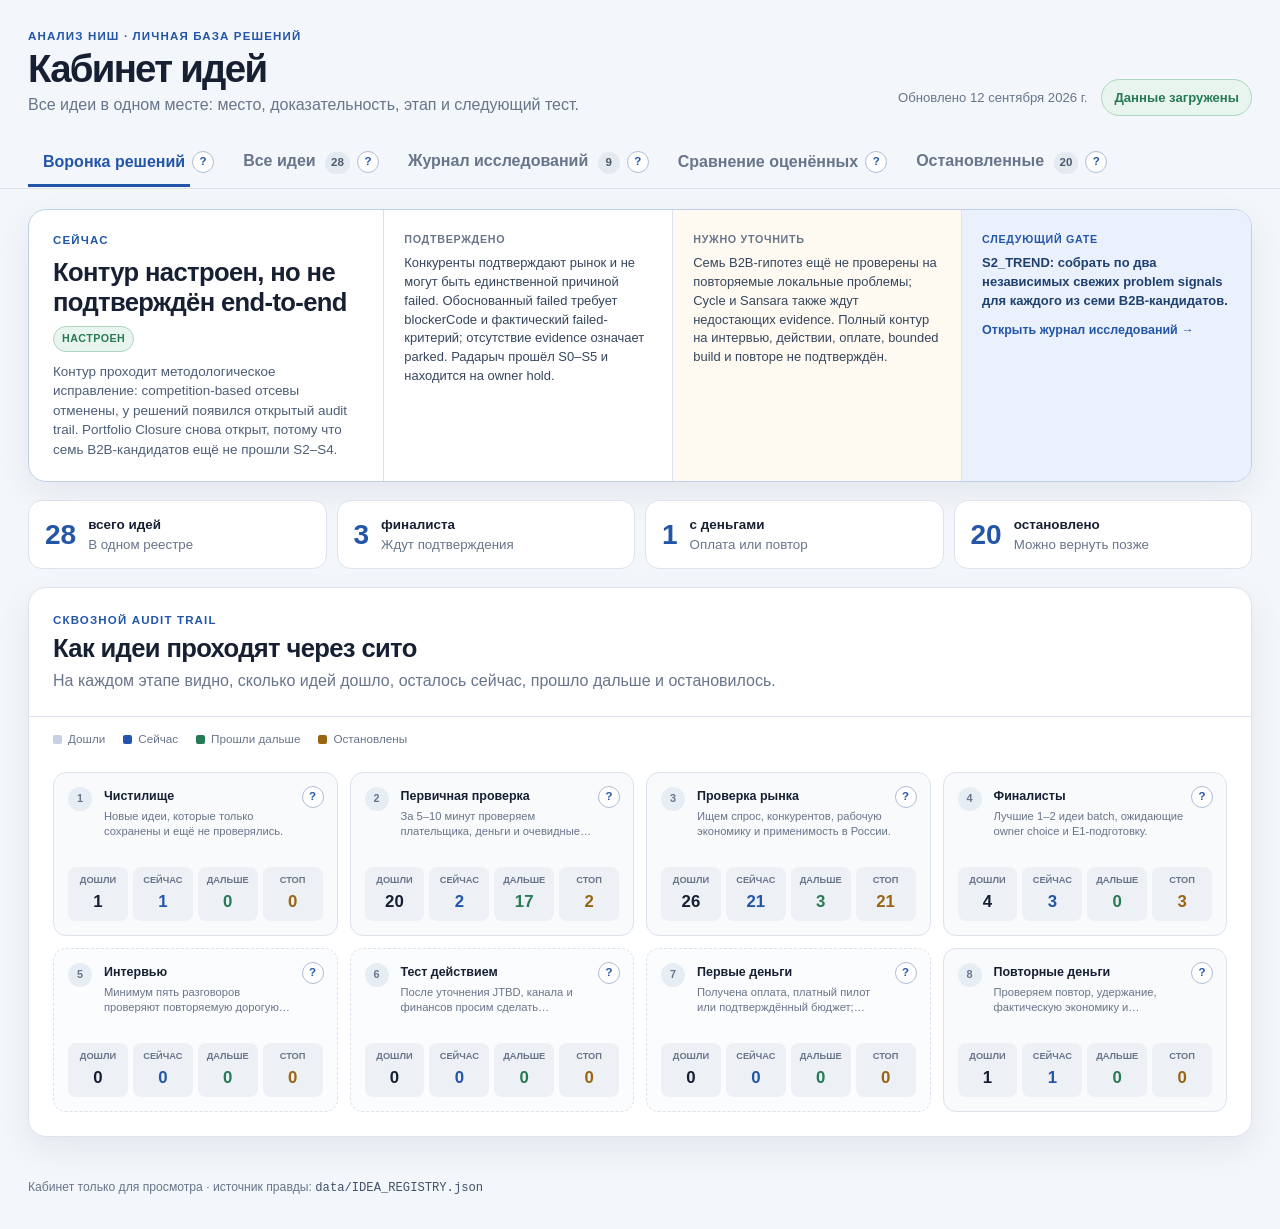
==== commit fa566ab0: "fix: harden niche factory state contracts" ====
--- a/dashboard/index.html
+++ b/dashboard/index.html
@@ -6,7 +6,7 @@
     <meta name="color-scheme" content="light" />
     <title>Анализ Ниш — Кабинет идей</title>
     <link rel="icon" href="./favicon.svg?v=20260703" type="image/svg+xml" />
-    <link rel="stylesheet" href="./styles.css?v=20260912-cabinet-v39" />
+    <link rel="stylesheet" href="./styles.css?v=20260912-funnel-v40" />
   </head>
   <body>
     <header class="topbar">
@@ -22,8 +22,8 @@
     </header>
 
     <nav class="view-tabs" aria-label="Разделы кабинета" role="tablist">
-      <div class="view-tab-wrap" role="presentation"><button class="view-tab active" type="button" role="tab" aria-selected="true" aria-controls="view-all-ideas" data-view="all-ideas">Все идеи <span class="tab-count" id="tab-total">0</span></button><button class="tab-help help-trigger" type="button" data-tooltip="Полный реестр всех сохранённых идей. Нажатие «Все идеи» сбрасывает фильтры и возвращает весь список." aria-label="Что находится в разделе «Все идеи»?">?</button></div>
-      <div class="view-tab-wrap" role="presentation"><button class="view-tab" type="button" role="tab" aria-selected="false" aria-controls="view-funnel" data-view="funnel">Этапы</button><button class="tab-help help-trigger" type="button" data-tooltip="Показывает, на какой одной текущей полке находится каждая идея: от Чистилища до повторных денег." aria-label="Что находится в разделе «Этапы»?">?</button></div>
+      <div class="view-tab-wrap" role="presentation"><button class="view-tab active" type="button" role="tab" aria-selected="true" aria-controls="view-funnel" data-view="funnel">Воронка решений</button><button class="tab-help help-trigger" type="button" data-tooltip="Показывает не только текущую полку, но и сколько идей дошло, прошло дальше и остановилось на каждом этапе." aria-label="Что находится в разделе «Воронка решений»?">?</button></div>
+      <div class="view-tab-wrap" role="presentation"><button class="view-tab" type="button" role="tab" aria-selected="false" aria-controls="view-all-ideas" data-view="all-ideas">Все идеи <span class="tab-count" id="tab-total">0</span></button><button class="tab-help help-trigger" type="button" data-tooltip="Полный реестр всех сохранённых идей. Нажатие «Все идеи» сбрасывает фильтры и возвращает весь список." aria-label="Что находится в разделе «Все идеи»?">?</button></div>
       <div class="view-tab-wrap" role="presentation"><button class="view-tab" type="button" role="tab" aria-selected="false" aria-controls="view-research" data-view="research">Журнал исследований <span class="tab-count" id="tab-runs">0</span></button><button class="tab-help help-trigger" type="button" data-tooltip="История отдельных исследовательских прогонов: что, когда и какими источниками проверяли, к какому выводу пришли. Это не второй список идей." aria-label="Что находится в разделе «Журнал исследований»?">?</button></div>
       <div class="view-tab-wrap" role="presentation"><button class="view-tab" type="button" role="tab" aria-selected="false" aria-controls="view-portfolio" data-view="portfolio">Сравнение оценённых</button><button class="tab-help help-trigger" type="button" data-tooltip="Формальное сравнение только уже оценённых объектов. Здесь отдельно сопоставляются рынки и наши конкретные ставки; все сырые идеи остаются в общем реестре." aria-label="Что находится в разделе «Сравнение оценённых»?">?</button></div>
       <div class="view-tab-wrap" role="presentation"><button class="view-tab" type="button" role="tab" aria-selected="false" aria-controls="view-archive" data-view="archive">Остановленные <span class="tab-count" id="tab-archive">0</span></button><button class="tab-help help-trigger" type="button" data-tooltip="Идеи на паузе и в отсеве. Они не удалены: у каждой сохраняются причина остановки и условие возврата." aria-label="Что находится в разделе «Остановленные»?">?</button></div>
@@ -32,10 +32,7 @@
     <main class="layout" id="main-content">
       <div class="error-message" id="error-message" hidden></div>
 
-      <section class="app-view active" id="view-all-ideas" role="tabpanel" data-panel="all-ideas">
-        <section class="decision-brief" id="decision-brief" aria-labelledby="decision-brief-title"></section>
-        <div class="summary-strip" id="summary-strip" aria-label="Срез портфеля"></div>
-
+      <section class="app-view" id="view-all-ideas" role="tabpanel" data-panel="all-ideas" hidden>
         <section class="panel registry-panel" aria-labelledby="registry-title">
           <div class="section-head registry-head">
             <div>
@@ -98,16 +95,19 @@
         </details>
       </section>
 
-      <section class="app-view" id="view-funnel" role="tabpanel" data-panel="funnel" hidden>
+      <section class="app-view active" id="view-funnel" role="tabpanel" data-panel="funnel">
+        <section class="decision-brief" id="decision-brief" aria-labelledby="decision-brief-title"></section>
+        <div class="summary-strip" id="summary-strip" aria-label="Срез портфеля"></div>
         <section class="panel">
           <div class="section-head">
-            <div><div class="section-kicker">Все категории</div><h2>Где каждая идея находится сейчас</h2><p>Число показывает, сколько идей находится на этапе сейчас.</p></div>
+            <div><div class="section-kicker">Сквозной audit trail</div><h2>Как идеи проходят через сито</h2><p>На каждом этапе видно, сколько идей дошло, осталось сейчас, прошло дальше и остановилось.</p></div>
           </div>
+          <div class="funnel-legend" aria-label="Расшифровка показателей"><span><i class="legend-reached"></i>Дошли</span><span><i class="legend-current"></i>Сейчас</span><span><i class="legend-advanced"></i>Прошли дальше</span><span><i class="legend-stopped"></i>Остановлены</span></div>
           <ol class="funnel-grid" id="funnel-grid"></ol>
         </section>
         <section class="panel funnel-selection-panel" id="funnel-selection-panel" hidden>
           <div class="section-head funnel-selection-head">
-            <div><div class="section-kicker">Выбранная полка</div><h2 id="funnel-selection-title">Идеи этапа</h2><p id="funnel-selection-note">Место считается только внутри выбранной выборки; сам рейтинг идеи не меняется.</p></div>
+            <div><div class="section-kicker">Выбранный этап</div><h2 id="funnel-selection-title">Идеи этапа</h2><p id="funnel-selection-note">Здесь видны все идеи, которые дошли до этапа, включая прошедшие дальше и остановленные.</p></div>
             <button class="help-trigger" type="button" data-tooltip="Текущий рейтинг учитывает предварительную оценку и доверие к доказательствам. Этап и результат проверки показаны отдельно и не добавляют скрытых баллов." aria-label="Как упорядочены идеи этапа?">?</button>
           </div>
           <div class="funnel-selection-controls" aria-label="Фильтры выбранного этапа">
@@ -157,6 +157,6 @@
       <span>Кабинет только для просмотра · источник правды: <code>data/IDEA_REGISTRY.json</code></span>
     </footer>
 
-    <script src="./app.js?v=20260911-cabinet-v38" defer></script>
+    <script src="./app.js?v=20260912-funnel-v40" defer></script>
   </body>
 </html>
--- a/dashboard/styles.css
+++ b/dashboard/styles.css
@@ -462,6 +462,15 @@
   -webkit-line-clamp: 2;
   -webkit-box-orient: vertical;
   overflow: hidden;
+}
+
+.audit-class {
+  display: block;
+  margin-top: 4px;
+  color: var(--blue);
+  font-size: .66rem;
+  font-weight: 760;
+  letter-spacing: .025em;
 }
 
 .expand-icon { color: var(--muted); transition: transform 160ms ease; }
@@ -541,6 +550,95 @@
 .project-source a { color: var(--muted); font-size: .78rem; font-weight: 700; white-space: nowrap; text-decoration: none; }
 .project-source a:hover { text-decoration: underline; }
 
+.decision-strip {
+  display: grid;
+  grid-template-columns: repeat(6, minmax(0, 1fr));
+  border-bottom: 1px solid var(--line);
+  background: #fff;
+}
+
+.decision-strip > div {
+  min-width: 0;
+  padding: 16px 18px;
+  border-right: 1px solid var(--line);
+}
+
+.decision-strip > div:last-child { border-right: 0; }
+.decision-strip span,
+.project-section span,
+.gate-contract > div > span,
+.gate-question > span {
+  display: block;
+  margin-bottom: 6px;
+  color: var(--muted);
+  font-size: .67rem;
+  font-weight: 820;
+  letter-spacing: .05em;
+  text-transform: uppercase;
+}
+.decision-strip strong { display: block; overflow-wrap: anywhere; font-size: .79rem; line-height: 1.35; }
+.decision-strip .competition-fact { background: var(--green-soft); }
+.decision-strip .competition-fact strong { color: var(--green); }
+
+.project-section { border-top: 1px solid var(--line); background: var(--surface); }
+.project-section-head { display: flex; align-items: flex-start; justify-content: space-between; gap: 24px; padding: 24px 26px; border-bottom: 1px solid var(--line); }
+.project-section-head h2,
+.project-section-head p { margin-bottom: 0; }
+.project-section-head > p { max-width: 520px; color: var(--muted); font-size: .82rem; }
+.gate-macro { width: fit-content; padding: 6px 9px; border: 1px solid #bfd0ec; border-radius: 999px; background: var(--blue-soft); color: var(--blue) !important; white-space: nowrap; }
+.gate-question { padding: 21px 26px; background: var(--blue-soft); }
+.gate-question span { color: var(--blue); }
+.gate-question p { max-width: 1040px; margin: 0; color: #1f406f; font-size: 1rem; font-weight: 720; }
+.gate-contract { display: grid; grid-template-columns: repeat(2, minmax(0, 1fr)); }
+.gate-contract > div { min-width: 0; padding: 22px 26px; }
+.gate-contract > div + div { border-left: 1px solid var(--line); }
+.gate-contract ul { margin: 0; padding-left: 19px; }
+.gate-contract li + li { margin-top: 6px; }
+.gate-contract p { margin: 0; color: #43516a; }
+
+.criteria-list { display: grid; grid-template-columns: repeat(2, minmax(0, 1fr)); gap: 12px; padding: 24px 26px; background: var(--surface-soft); }
+.criterion-card { min-width: 0; padding: 16px; border: 1px solid var(--line); border-left-width: 4px; border-radius: 12px; background: var(--surface); }
+.criterion-card header,
+.geography-grid header { display: flex; align-items: flex-start; justify-content: space-between; gap: 12px; }
+.criterion-card header span { width: fit-content; margin: 0; padding: 4px 7px; border-radius: 7px; background: #edf1f6; white-space: nowrap; }
+.criterion-card p { margin: 10px 0 8px; color: #43516a; font-size: .84rem; }
+.criterion-card small { color: var(--muted); font-weight: 760; }
+.criterion-card.result-passed { border-left-color: var(--green); }
+.criterion-card.result-passed header span { color: var(--green); background: var(--green-soft); }
+.criterion-card.result-failed { border-left-color: var(--red); }
+.criterion-card.result-failed header span { color: var(--red); background: var(--red-soft); }
+.criterion-card.result-unknown { border-left-color: var(--amber); }
+.criterion-card.result-unknown header span { color: var(--amber); background: var(--amber-soft); }
+
+.geography-grid { display: grid; grid-template-columns: repeat(2, minmax(0, 1fr)); gap: 12px; padding: 24px 26px; }
+.geography-grid article { padding: 16px; border: 1px solid var(--line); border-radius: 12px; background: var(--surface-soft); }
+.geography-grid header span { margin: 0; }
+.geography-grid p { margin: 9px 0 0; color: #43516a; font-size: .84rem; }
+
+.checkpoint-list { margin: 0; padding: 24px 26px 30px; list-style: none; }
+.checkpoint-item { position: relative; display: grid; grid-template-columns: 18px minmax(0, 1fr); gap: 14px; padding: 0 0 22px; }
+.checkpoint-item:last-child { padding-bottom: 0; }
+.checkpoint-item::before { content: ""; position: absolute; top: 17px; bottom: -1px; left: 7px; width: 2px; background: var(--line); }
+.checkpoint-item:last-child::before { display: none; }
+.checkpoint-marker { position: relative; z-index: 1; width: 16px; height: 16px; margin-top: 2px; border: 3px solid #c9d3df; border-radius: 999px; background: var(--surface); }
+.checkpoint-copy { min-width: 0; padding-bottom: 2px; }
+.checkpoint-heading { display: grid; grid-template-columns: 130px minmax(0, 1fr) auto; align-items: center; gap: 12px; }
+.checkpoint-heading > span { margin: 0; color: var(--blue); }
+.checkpoint-heading > b { padding: 4px 7px; border-radius: 7px; background: #edf1f6; color: var(--muted); font-size: .67rem; }
+.checkpoint-copy p { margin: 6px 0 0; color: var(--muted); font-size: .8rem; }
+.checkpoint-contract { margin-top: 9px; }
+.checkpoint-contract > summary { width: fit-content; color: var(--blue); cursor: pointer; font-size: .73rem; font-weight: 760; }
+.checkpoint-contract > div { margin-top: 9px; padding: 12px; border: 1px solid var(--line); border-radius: 9px; background: var(--surface); }
+.checkpoint-contract > div > strong { display: block; color: #30445f; font-size: .78rem; }
+.checkpoint-contract ul { margin: 9px 0; padding-left: 18px; color: #43516a; font-size: .75rem; }
+.checkpoint-contract li + li { margin-top: 4px; }
+.checkpoint-contract > div > p { margin: 0; padding-top: 9px; border-top: 1px solid var(--line); font-size: .73rem; }
+.checkpoint-item.status-passed .checkpoint-marker { border-color: var(--green); background: var(--green); }
+.checkpoint-item.status-failed .checkpoint-marker { border-color: var(--red); background: var(--red); }
+.checkpoint-item.status-parked .checkpoint-marker { border-color: var(--amber); background: var(--amber); }
+.checkpoint-item.is-current .checkpoint-copy { padding: 12px; border: 1px solid #bfd0ec; border-radius: 11px; background: var(--blue-soft); }
+.checkpoint-item.is-current .checkpoint-marker { border-color: var(--blue); box-shadow: 0 0 0 4px var(--blue-soft); }
+
 .empty-state,
 .error-message {
   padding: 24px;
@@ -583,6 +681,13 @@
   list-style: none;
 }
 
+.funnel-legend { display: flex; flex-wrap: wrap; gap: 10px 18px; padding: 14px 24px 0; color: var(--muted); font-size: .73rem; }
+.funnel-legend span { display: inline-flex; align-items: center; gap: 6px; }
+.funnel-legend i { width: 9px; height: 9px; border-radius: 2px; background: var(--line-strong); }
+.funnel-legend .legend-current { background: var(--blue); }
+.funnel-legend .legend-advanced { background: var(--green); }
+.funnel-legend .legend-stopped { background: var(--amber); }
+
 .funnel-card {
   position: relative;
   min-width: 0;
@@ -590,14 +695,15 @@
 
 .stage-jump {
   width: 100%;
-  min-height: 60px;
-  display: grid;
-  grid-template-columns: 22px 34px 1fr;
-  align-items: center;
-  gap: 8px;
+  min-height: 164px;
+  display: grid;
+  grid-template-columns: 26px minmax(0, 1fr);
+  grid-template-rows: auto 1fr;
+  align-items: start;
+  gap: 10px;
   border: 1px solid var(--line);
   border-radius: 13px;
-  padding: 10px 38px 10px 10px;
+  padding: 14px;
   background: var(--surface-soft);
   color: var(--text);
   text-align: left;
@@ -607,12 +713,19 @@
 .stage-jump.selected { border-color: var(--blue); background: var(--blue-soft); box-shadow: inset 0 0 0 1px var(--blue); }
 .stage-jump.is-empty { border-style: dashed; background: #fbfcfe; }
 .stage-jump.is-empty.selected { background: var(--blue-soft); }
-.stage-jump > span { display: grid; place-items: center; width: 21px; height: 21px; border-radius: 999px; background: #e7edf5; color: var(--muted); font-size: .65rem; font-weight: 800; }
-.stage-jump > strong { color: var(--blue); font-size: 1.35rem; line-height: 1; }
-.stage-jump div { display: grid; min-width: 0; }
+.stage-jump > .stage-number { display: grid; place-items: center; width: 24px; height: 24px; border-radius: 999px; background: #e7edf5; color: var(--muted); font-size: .68rem; font-weight: 800; }
+.stage-title { display: grid; min-width: 0; padding-right: 24px; }
+.stage-title small { margin-top: 4px; display: -webkit-box; -webkit-line-clamp: 2; -webkit-box-orient: vertical; overflow: hidden; font-size: .7rem; line-height: 1.35; }
+.stage-metrics { grid-column: 1 / -1; display: grid; grid-template-columns: repeat(4, minmax(0, 1fr)); gap: 5px; width: 100%; margin: 0; align-self: end; }
+.stage-metrics div { min-width: 0; padding: 7px 5px; border-radius: 8px; background: #edf1f6; text-align: center; }
+.stage-metrics dt { color: var(--muted); font-size: .58rem; font-weight: 780; text-transform: uppercase; }
+.stage-metrics dd { margin: 2px 0 0; color: var(--text); font-size: 1.05rem; font-weight: 850; }
+.stage-metrics div:nth-child(2) dd { color: var(--blue); }
+.stage-metrics div:nth-child(3) dd { color: var(--green); }
+.stage-metrics div:nth-child(4) dd { color: var(--amber); }
 .funnel-grid b { font-size: .78rem; }
 .funnel-grid small { color: var(--muted); }
-.card-help { position: absolute; z-index: 2; top: 11px; right: 11px; }
+.card-help { position: absolute; z-index: 2; top: 14px; right: 14px; }
 
 .funnel-selection-panel {
   overflow: clip;
@@ -723,6 +836,21 @@
   clip: rect(0, 0, 0, 0);
   white-space: nowrap;
   border: 0;
+}
+
+@media (max-width: 1179px) {
+  .view-tabs {
+    position: static;
+    display: grid;
+    grid-template-columns: repeat(3, minmax(0, 1fr));
+    gap: 6px;
+    padding-top: 8px;
+    padding-bottom: 12px;
+    overflow: visible;
+  }
+  .view-tab-wrap { min-width: 0; border: 1px solid var(--line); border-radius: 10px; background: var(--surface); }
+  .view-tab { min-width: 0; flex: 1; padding: 9px 4px 9px 10px; border-bottom: 0; white-space: normal; text-align: left; font-size: .76rem; line-height: 1.2; }
+  .view-tab.active { border-bottom: 0; border-radius: 9px; background: var(--blue-soft); }
 }
 
 @media (max-width: 1100px) {
@@ -754,6 +882,9 @@
   .funnel-grid { grid-template-columns: repeat(3, minmax(0, 1fr)); }
   .archive-groups { grid-template-columns: 1fr; }
   .project-card-hero { grid-template-columns: minmax(0, 1fr) 132px; }
+  .decision-strip { grid-template-columns: repeat(3, minmax(0, 1fr)); }
+  .decision-strip > div:nth-child(3n) { border-right: 0; }
+  .decision-strip > div:nth-child(-n + 3) { border-bottom: 1px solid var(--line); }
 }
 
 @media (max-width: 760px) {
@@ -817,6 +948,12 @@
   .project-research > div:last-child { border-bottom: 0; }
   .project-source { display: grid; gap: 10px; padding: 18px 20px; }
   .project-source a { white-space: normal; }
+  .gate-contract,
+  .criteria-list,
+  .geography-grid { grid-template-columns: 1fr; }
+  .gate-contract > div + div { border-left: 0; border-top: 1px solid var(--line); }
+  .checkpoint-heading { grid-template-columns: 104px minmax(0, 1fr); }
+  .checkpoint-heading > b { grid-column: 2; width: fit-content; }
   footer { align-items: flex-start; flex-direction: column; }
 }
 
@@ -829,7 +966,10 @@
   .project-topbar .topbar-meta { align-items: flex-start; }
   .status { padding: 6px 9px; font-size: .7rem; }
   .updated { display: none; }
-  .view-tab { padding-left: 11px; padding-right: 4px; }
+  .view-tabs { position: static; display: grid; grid-template-columns: repeat(2, minmax(0, 1fr)); gap: 6px; padding: 8px 18px 12px; overflow: visible; }
+  .view-tab-wrap { min-width: 0; border: 1px solid var(--line); border-radius: 10px; background: var(--surface); }
+  .view-tab { min-width: 0; flex: 1; padding: 9px 4px 9px 9px; border-bottom: 0; white-space: normal; text-align: left; font-size: .72rem; line-height: 1.2; }
+  .view-tab.active { border-bottom: 0; border-radius: 9px; background: var(--blue-soft); }
   .tab-help { margin-right: 7px; }
   .layout { margin-top: 14px; }
   .decision-title-row { align-items: flex-start; flex-direction: column; gap: 6px; }
@@ -839,7 +979,7 @@
   .search-control { grid-column: auto; }
   .registry-result-line { padding-left: 18px; padding-right: 18px; }
   .funnel-grid { grid-template-columns: 1fr; }
-  .stage-jump { min-height: 56px; }
+  .stage-jump { min-height: 150px; }
   .funnel-selection-controls { grid-template-columns: 1fr; }
   .funnel-selection-controls .reset-button { grid-column: auto; }
   .run-title, .run-footer { align-items: flex-start; flex-direction: column; gap: 6px; }
@@ -848,6 +988,19 @@
   .archive-groups { padding: 12px; }
   .idea-details,
   .idea-card.compact .idea-details { padding-left: 14px; }
+  .decision-strip { grid-template-columns: repeat(2, minmax(0, 1fr)); }
+  .decision-strip > div,
+  .decision-strip > div:nth-child(3n) { border-right: 1px solid var(--line); border-bottom: 1px solid var(--line); }
+  .decision-strip > div:nth-child(2n) { border-right: 0; }
+  .decision-strip > div:nth-last-child(-n + 2) { border-bottom: 0; }
+  .project-section-head { flex-direction: column; gap: 10px; padding: 20px; }
+  .gate-question,
+  .gate-contract > div,
+  .criteria-list,
+  .geography-grid,
+  .checkpoint-list { padding-left: 20px; padding-right: 20px; }
+  .checkpoint-heading { grid-template-columns: 1fr; gap: 4px; }
+  .checkpoint-heading > b { grid-column: 1; }
 }
 
 @media (prefers-reduced-motion: reduce) {
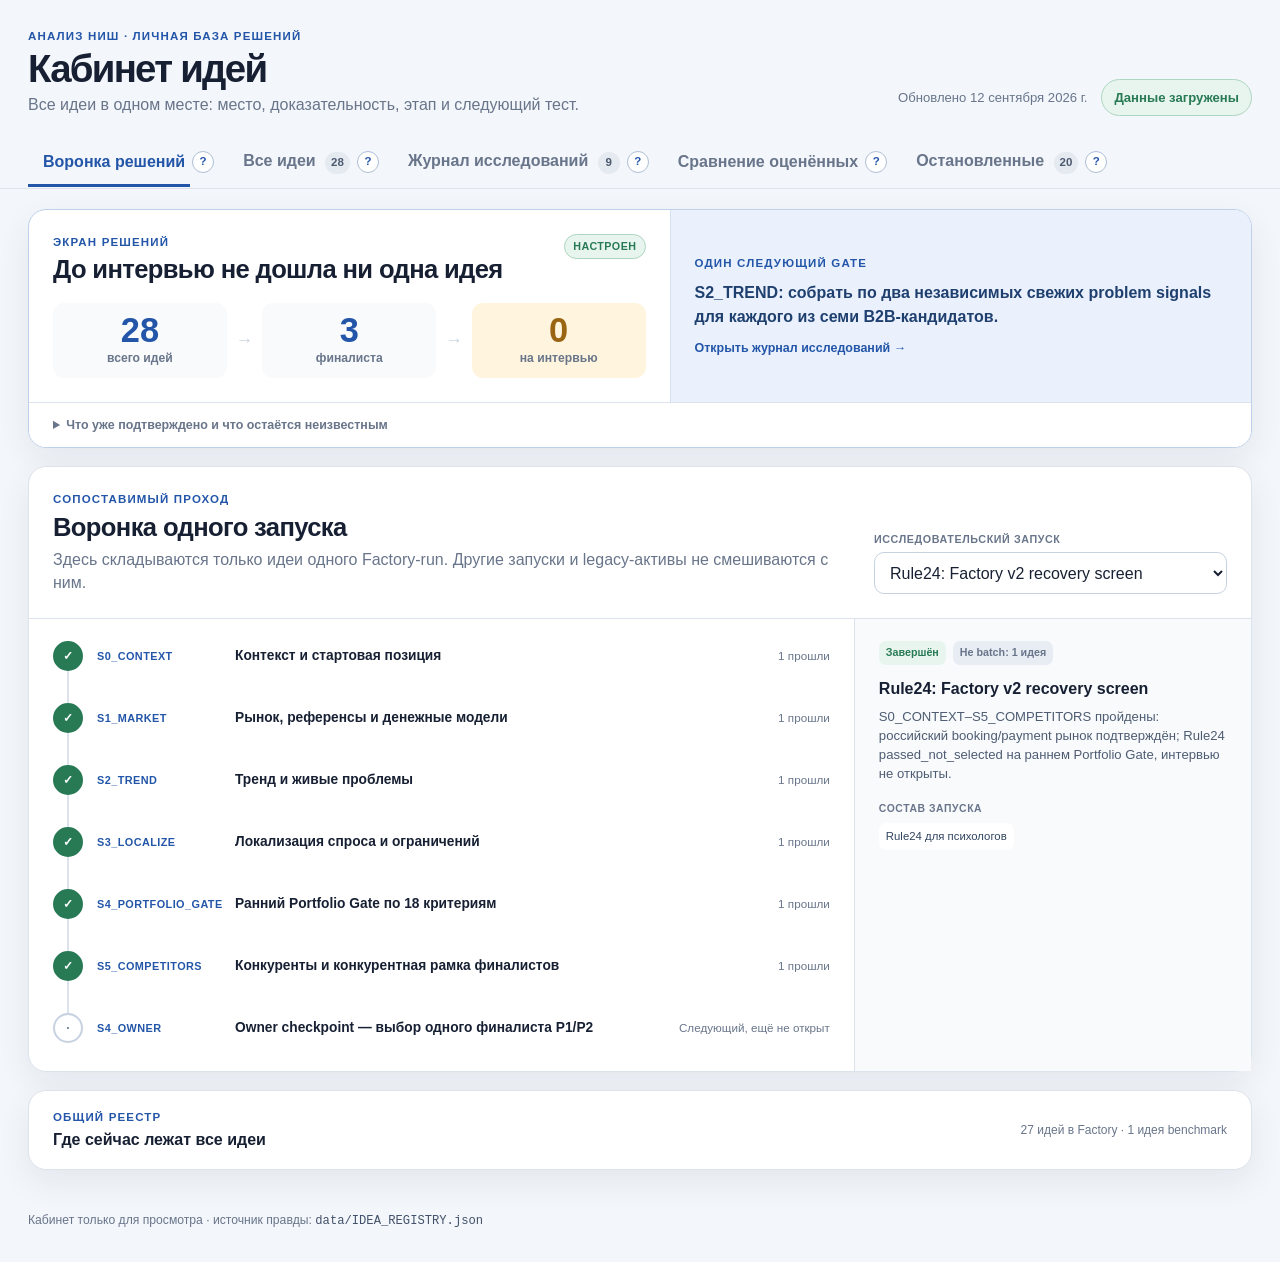
==== commit a5ba2acd: "feat: simplify factory decision funnel" ====
--- a/dashboard/index.html
+++ b/dashboard/index.html
@@ -6,7 +6,7 @@
     <meta name="color-scheme" content="light" />
     <title>Анализ Ниш — Кабинет идей</title>
     <link rel="icon" href="./favicon.svg?v=20260703" type="image/svg+xml" />
-    <link rel="stylesheet" href="./styles.css?v=20260912-funnel-v40" />
+    <link rel="stylesheet" href="./styles.css?v=20260912-funnel-v50" />
   </head>
   <body>
     <header class="topbar">
@@ -97,14 +97,19 @@
 
       <section class="app-view active" id="view-funnel" role="tabpanel" data-panel="funnel">
         <section class="decision-brief" id="decision-brief" aria-labelledby="decision-brief-title"></section>
-        <div class="summary-strip" id="summary-strip" aria-label="Срез портфеля"></div>
-        <section class="panel">
-          <div class="section-head">
-            <div><div class="section-kicker">Сквозной audit trail</div><h2>Как идеи проходят через сито</h2><p>На каждом этапе видно, сколько идей дошло, осталось сейчас, прошло дальше и остановилось.</p></div>
+        <section class="panel run-funnel-panel" aria-labelledby="run-funnel-title">
+          <div class="section-head run-funnel-head">
+            <div><div class="section-kicker">Сопоставимый проход</div><h2 id="run-funnel-title">Воронка одного запуска</h2><p>Здесь складываются только идеи одного Factory-run. Другие запуски и legacy-активы не смешиваются с ним.</p></div>
+            <label class="run-select-control"><span>Исследовательский запуск</span><select id="run-select"></select></label>
           </div>
-          <div class="funnel-legend" aria-label="Расшифровка показателей"><span><i class="legend-reached"></i>Дошли</span><span><i class="legend-current"></i>Сейчас</span><span><i class="legend-advanced"></i>Прошли дальше</span><span><i class="legend-stopped"></i>Остановлены</span></div>
+          <div class="run-funnel-body" id="run-funnel-body"></div>
+        </section>
+        <details class="panel stage-map-panel">
+          <summary><span><span class="section-kicker">Общий реестр</span><strong>Где сейчас лежат все идеи</strong></span><span class="stage-map-summary" id="stage-map-summary">Открыть карту стадий</span></summary>
+          <div class="stage-map-intro"><p>Одна идея показана в одном текущем месте. Нажми этап, чтобы открыть его проекты и причины решений.</p></div>
           <ol class="funnel-grid" id="funnel-grid"></ol>
-        </section>
+          <div class="benchmark-row" id="benchmark-row"></div>
+        </details>
         <section class="panel funnel-selection-panel" id="funnel-selection-panel" hidden>
           <div class="section-head funnel-selection-head">
             <div><div class="section-kicker">Выбранный этап</div><h2 id="funnel-selection-title">Идеи этапа</h2><p id="funnel-selection-note">Здесь видны все идеи, которые дошли до этапа, включая прошедшие дальше и остановленные.</p></div>
@@ -157,6 +162,6 @@
       <span>Кабинет только для просмотра · источник правды: <code>data/IDEA_REGISTRY.json</code></span>
     </footer>
 
-    <script src="./app.js?v=20260912-funnel-v40" defer></script>
+    <script src="./app.js?v=20260912-funnel-v50" defer></script>
   </body>
 </html>
--- a/dashboard/styles.css
+++ b/dashboard/styles.css
@@ -207,7 +207,7 @@
 
 .decision-brief {
   display: grid;
-  grid-template-columns: minmax(260px, .82fr) minmax(0, 2fr);
+  grid-template-columns: minmax(0, 1.05fr) minmax(320px, .95fr);
   gap: 0;
   overflow: clip;
   border: 1px solid #bed0eb;
@@ -216,18 +216,17 @@
   box-shadow: var(--shadow);
 }
 
-.decision-lead {
+.owner-overview {
   display: grid;
   align-content: start;
-  gap: 10px;
-  padding: 22px 24px;
+  gap: 18px;
+  padding: 24px;
   border-right: 1px solid #d6e1f0;
 }
 
-.decision-lead .section-kicker { margin-bottom: 0; }
-.decision-title-row { display: flex; align-items: center; flex-wrap: wrap; gap: 9px; }
-.decision-title-row h2 { margin: 0; font-size: clamp(1.35rem, 2vw, 1.75rem); }
-.decision-lead > p:last-child { margin: 0; color: #4d5e76; font-size: .84rem; }
+.owner-heading { display: flex; align-items: flex-start; justify-content: space-between; gap: 18px; }
+.owner-heading .section-kicker { margin-bottom: 5px; }
+.owner-heading h2 { max-width: 620px; margin: 0; font-size: clamp(1.35rem, 2vw, 1.75rem); }
 
 .decision-status {
   display: inline-flex;
@@ -243,56 +242,54 @@
   text-transform: uppercase;
 }
 
-.decision-facts {
-  display: grid;
-  grid-template-columns: repeat(3, minmax(0, 1fr));
-  margin: 0;
-}
-
-.decision-fact {
-  min-width: 0;
-  padding: 22px 20px;
-  border-right: 1px solid var(--line);
-}
-
-.decision-fact:last-child { border-right: 0; }
-.decision-fact dt,
-.decision-fact dd { margin: 0; }
-.decision-fact dt { margin-bottom: 7px; color: var(--muted); font-size: .67rem; font-weight: 820; letter-spacing: .065em; text-transform: uppercase; }
-.decision-fact dd { color: #36465e; font-size: .81rem; line-height: 1.45; }
-.decision-unknown { background: rgba(255, 244, 221, .42); }
-.decision-next { background: var(--blue-soft); }
-.decision-next dt { color: var(--blue); }
-.decision-next dd { color: #1f406f; font-weight: 650; }
-.decision-next a { display: inline-block; margin-top: 10px; font-size: .78rem; font-weight: 780; text-decoration: none; }
-.decision-next a:hover { text-decoration: underline; }
-
-.summary-strip {
-  display: grid;
-  grid-template-columns: repeat(4, minmax(0, 1fr));
-  gap: 10px;
-}
-
-.summary-strip article {
-  min-width: 0;
+.owner-flow {
   display: flex;
   align-items: center;
-  gap: 12px;
-  padding: 14px 16px;
-  border: 1px solid var(--line);
-  border-radius: 14px;
-  background: var(--surface);
-}
-
-.summary-strip article > strong {
-  color: var(--blue);
-  font-size: 1.75rem;
-  line-height: 1;
-}
-
-.summary-strip div { min-width: 0; display: grid; }
-.summary-strip span { font-size: 0.84rem; font-weight: 760; }
-.summary-strip small { color: var(--muted); white-space: nowrap; overflow: hidden; text-overflow: ellipsis; }
+  gap: 9px;
+}
+
+.owner-flow-step {
+  min-width: 0;
+  flex: 1;
+  display: grid;
+  justify-items: center;
+  gap: 3px;
+  border: 0;
+  border-radius: 11px;
+  padding: 10px 8px;
+  background: var(--surface-soft);
+  color: var(--text);
+  text-align: center;
+  text-decoration: none;
+}
+
+.owner-flow-step:hover { background: #f0f5fb; }
+.owner-flow-step strong { color: var(--blue); font-size: clamp(1.55rem, 3vw, 2.15rem); line-height: 1; }
+.owner-flow-step span { color: var(--muted); font-size: .76rem; font-weight: 720; }
+.owner-flow-target { background: var(--amber-soft); }
+.owner-flow-target strong { color: var(--amber); }
+.owner-flow > i { color: var(--line-strong); font-size: 1.1rem; font-style: normal; }
+
+.owner-next-gate {
+  display: grid;
+  align-content: center;
+  gap: 10px;
+  min-width: 0;
+  padding: 24px;
+  background: var(--blue-soft);
+}
+
+.owner-next-gate .section-kicker { margin: 0; }
+.owner-next-gate > strong { overflow-wrap: anywhere; color: #1f406f; font-size: 1rem; line-height: 1.48; }
+.owner-next-gate a { width: fit-content; font-size: .78rem; font-weight: 780; text-decoration: none; }
+.owner-next-gate a:hover { text-decoration: underline; }
+
+.decision-context { grid-column: 1 / -1; border-top: 1px solid var(--line); background: var(--surface); }
+.decision-context > summary { padding: 13px 24px; color: var(--muted); cursor: pointer; font-size: .78rem; font-weight: 760; }
+.decision-context > div { display: grid; grid-template-columns: repeat(3, minmax(0, 1fr)); border-top: 1px solid var(--line); }
+.decision-context p { margin: 0; padding: 16px 20px; color: #4d5e76; font-size: .78rem; }
+.decision-context p + p { border-left: 1px solid var(--line); }
+.decision-context p > span { display: block; margin-bottom: 6px; color: var(--muted); font-size: .65rem; font-weight: 820; letter-spacing: .055em; text-transform: uppercase; }
 
 .registry-panel { overflow: clip; }
 
@@ -672,38 +669,65 @@
 .model-note-body p { max-width: 920px; }
 .model-note-body code { display: inline-block; margin-bottom: 14px; padding: 8px 10px; border-radius: 8px; background: #edf2f7; color: #31425f; }
 
-.funnel-grid {
-  display: grid;
-  grid-template-columns: repeat(4, minmax(0, 1fr));
-  gap: 12px;
-  margin: 0;
-  padding: 24px;
-  list-style: none;
-}
-
-.funnel-legend { display: flex; flex-wrap: wrap; gap: 10px 18px; padding: 14px 24px 0; color: var(--muted); font-size: .73rem; }
-.funnel-legend span { display: inline-flex; align-items: center; gap: 6px; }
-.funnel-legend i { width: 9px; height: 9px; border-radius: 2px; background: var(--line-strong); }
-.funnel-legend .legend-current { background: var(--blue); }
-.funnel-legend .legend-advanced { background: var(--green); }
-.funnel-legend .legend-stopped { background: var(--amber); }
+.run-funnel-head { align-items: end; }
+.run-select-control { display: grid; gap: 5px; width: min(100%, 360px); }
+.run-select-control > span { color: var(--muted); font-size: .67rem; font-weight: 820; letter-spacing: .055em; text-transform: uppercase; }
+.run-select-control select { width: 100%; height: 42px; min-width: 0; border: 1px solid var(--line-strong); border-radius: 10px; padding: 0 11px; background: var(--surface); color: var(--text); }
+.run-funnel-body { display: grid; grid-template-columns: minmax(0, 1.35fr) minmax(280px, .65fr); min-width: 0; }
+.run-rail { min-width: 0; padding: 22px 24px 26px; }
+.run-rail ol { display: grid; gap: 0; margin: 0; padding: 0; list-style: none; }
+.run-checkpoint { position: relative; display: grid; grid-template-columns: 32px minmax(0, 1fr); gap: 12px; min-height: 62px; padding-bottom: 14px; }
+.run-checkpoint:last-child { min-height: 32px; padding-bottom: 0; }
+.run-checkpoint:not(:last-child)::before { content: ""; position: absolute; top: 28px; bottom: -2px; left: 14px; width: 2px; background: var(--line); }
+.run-checkpoint-marker { position: relative; z-index: 1; display: grid; place-items: center; width: 30px; height: 30px; border: 2px solid var(--line-strong); border-radius: 999px; background: var(--surface); color: var(--muted); font-size: .75rem; font-weight: 850; }
+.run-checkpoint > div { display: grid; grid-template-columns: 126px minmax(0, 1fr) auto; align-items: baseline; gap: 8px 12px; min-width: 0; padding: 5px 0 0; }
+.run-checkpoint > div > span { color: var(--blue); font-size: .68rem; font-weight: 820; letter-spacing: .04em; }
+.run-checkpoint > div > strong { min-width: 0; font-size: .86rem; }
+.run-checkpoint > div > small { color: var(--muted); font-size: .73rem; text-align: right; }
+.run-checkpoint.tone-passed .run-checkpoint-marker { border-color: var(--green); background: var(--green); color: #fff; }
+.run-checkpoint.tone-parked .run-checkpoint-marker,
+.run-checkpoint.tone-mixed .run-checkpoint-marker,
+.run-checkpoint.tone-not-selected .run-checkpoint-marker { border-color: var(--amber); background: var(--amber-soft); color: var(--amber); }
+.run-checkpoint.tone-failed .run-checkpoint-marker { border-color: var(--red); background: var(--red); color: #fff; }
+.run-checkpoint.is-current > div { margin: -5px 0 8px; padding: 10px 12px; border: 1px solid #bfd0ec; border-radius: 10px; background: var(--blue-soft); }
+.run-checkpoint.is-current .run-checkpoint-marker { border-color: var(--blue); box-shadow: 0 0 0 4px var(--blue-soft); }
+.run-outcome { min-width: 0; padding: 22px 24px; border-left: 1px solid var(--line); background: var(--surface-soft); }
+.run-outcome-meta { display: flex; flex-wrap: wrap; gap: 7px; margin-bottom: 14px; }
+.run-outcome-meta > span { padding: 4px 7px; border-radius: 7px; background: #e8edf4; color: var(--muted); font-size: .67rem; font-weight: 780; }
+.run-outcome-meta .status-complete { color: var(--green); background: var(--green-soft); }
+.run-outcome-meta .status-parked { color: var(--amber); background: var(--amber-soft); }
+.run-outcome h3 { margin-bottom: 8px; font-size: 1rem; }
+.run-outcome > p { margin-bottom: 18px; color: #4e5c72; font-size: .82rem; }
+.run-candidates { display: flex; flex-wrap: wrap; gap: 7px; }
+.run-candidates > span { width: 100%; color: var(--muted); font-size: .65rem; font-weight: 820; letter-spacing: .055em; text-transform: uppercase; }
+.run-candidates a { padding: 5px 7px; border-radius: 7px; background: var(--surface); color: #30445f; font-size: .71rem; text-decoration: none; }
+.run-candidates a:hover { color: var(--blue); }
+
+.stage-map-panel { overflow: clip; }
+.stage-map-panel > summary { display: flex; align-items: center; justify-content: space-between; gap: 18px; padding: 18px 24px; cursor: pointer; list-style-position: inside; }
+.stage-map-panel > summary > span:first-child { display: inline-grid; gap: 2px; }
+.stage-map-panel > summary .section-kicker { margin: 0; }
+.stage-map-panel > summary strong { font-size: 1rem; }
+.stage-map-summary { color: var(--muted); font-size: .75rem; }
+.stage-map-intro { padding: 0 24px; border-top: 1px solid var(--line); }
+.stage-map-intro p { margin: 0; padding-top: 16px; color: var(--muted); font-size: .8rem; }
+.funnel-grid { display: grid; grid-template-columns: repeat(8, minmax(0, 1fr)); gap: 8px; margin: 0; padding: 18px 24px 22px; list-style: none; }
 
 .funnel-card {
-  position: relative;
   min-width: 0;
 }
 
 .stage-jump {
   width: 100%;
-  min-height: 164px;
-  display: grid;
-  grid-template-columns: 26px minmax(0, 1fr);
-  grid-template-rows: auto 1fr;
-  align-items: start;
-  gap: 10px;
+  min-height: 112px;
+  display: grid;
+  grid-template-columns: auto 1fr;
+  grid-template-rows: auto auto 1fr;
+  align-items: center;
+  gap: 2px 7px;
   border: 1px solid var(--line);
-  border-radius: 13px;
-  padding: 14px;
+  border-radius: 11px;
+  padding: 11px;
   background: var(--surface-soft);
   color: var(--text);
   text-align: left;
@@ -713,19 +737,17 @@
 .stage-jump.selected { border-color: var(--blue); background: var(--blue-soft); box-shadow: inset 0 0 0 1px var(--blue); }
 .stage-jump.is-empty { border-style: dashed; background: #fbfcfe; }
 .stage-jump.is-empty.selected { background: var(--blue-soft); }
-.stage-jump > .stage-number { display: grid; place-items: center; width: 24px; height: 24px; border-radius: 999px; background: #e7edf5; color: var(--muted); font-size: .68rem; font-weight: 800; }
-.stage-title { display: grid; min-width: 0; padding-right: 24px; }
-.stage-title small { margin-top: 4px; display: -webkit-box; -webkit-line-clamp: 2; -webkit-box-orient: vertical; overflow: hidden; font-size: .7rem; line-height: 1.35; }
-.stage-metrics { grid-column: 1 / -1; display: grid; grid-template-columns: repeat(4, minmax(0, 1fr)); gap: 5px; width: 100%; margin: 0; align-self: end; }
-.stage-metrics div { min-width: 0; padding: 7px 5px; border-radius: 8px; background: #edf1f6; text-align: center; }
-.stage-metrics dt { color: var(--muted); font-size: .58rem; font-weight: 780; text-transform: uppercase; }
-.stage-metrics dd { margin: 2px 0 0; color: var(--text); font-size: 1.05rem; font-weight: 850; }
-.stage-metrics div:nth-child(2) dd { color: var(--blue); }
-.stage-metrics div:nth-child(3) dd { color: var(--green); }
-.stage-metrics div:nth-child(4) dd { color: var(--amber); }
-.funnel-grid b { font-size: .78rem; }
-.funnel-grid small { color: var(--muted); }
-.card-help { position: absolute; z-index: 2; top: 14px; right: 14px; }
+.stage-jump > .stage-number { display: grid; grid-column: 1; grid-row: 1; place-items: center; width: 21px; height: 21px; border-radius: 999px; background: #e7edf5; color: var(--muted); font-size: .62rem; font-weight: 800; }
+.stage-current { grid-column: 2; grid-row: 1 / 3; justify-self: end; color: var(--blue); font-size: 1.55rem; line-height: 1; }
+.stage-current-label { grid-column: 1; grid-row: 2; color: var(--muted); font-size: .6rem; text-transform: uppercase; }
+.stage-jump > b { grid-column: 1 / -1; grid-row: 3; align-self: end; min-width: 0; overflow-wrap: anywhere; font-size: .72rem; line-height: 1.25; }
+.benchmark-row { display: flex; align-items: center; justify-content: space-between; gap: 16px; padding: 16px 24px; border-top: 1px solid var(--line); background: var(--green-soft); }
+.benchmark-row > div { display: flex; align-items: flex-start; gap: 10px; min-width: 0; }
+.benchmark-mark { display: grid; place-items: center; flex: 0 0 28px; width: 28px; height: 28px; border-radius: 999px; background: var(--surface); color: var(--green); font-weight: 850; }
+.benchmark-row p { display: grid; gap: 2px; margin: 0; }
+.benchmark-row p strong { font-size: .8rem; }
+.benchmark-row p span { color: #476655; font-size: .74rem; }
+.benchmark-row button { flex: 0 0 auto; border: 0; background: transparent; color: var(--green); font-size: .76rem; font-weight: 780; }
 
 .funnel-selection-panel {
   overflow: clip;
@@ -855,8 +877,8 @@
 
 @media (max-width: 1100px) {
   .decision-brief { grid-template-columns: 1fr; }
-  .decision-lead { border-right: 0; border-bottom: 1px solid #d6e1f0; }
-  .summary-strip { grid-template-columns: repeat(3, minmax(0, 1fr)); }
+  .owner-overview { border-right: 0; border-bottom: 1px solid #d6e1f0; }
+  .run-funnel-body { grid-template-columns: minmax(0, 1.15fr) minmax(260px, .85fr); }
   .registry-controls { grid-template-columns: minmax(220px, 2fr) repeat(2, minmax(150px, 1fr)); }
   .reset-button { align-self: end; }
   .idea-table-head { display: none; }
@@ -879,7 +901,7 @@
   .reason-cell { grid-column: 2 / -1; grid-row: 2; -webkit-line-clamp: 2; }
   .idea-details { grid-template-columns: repeat(2, minmax(0, 1fr)); }
   .idea-details > div:nth-child(2) { border-right: 0; }
-  .funnel-grid { grid-template-columns: repeat(3, minmax(0, 1fr)); }
+  .funnel-grid { grid-template-columns: repeat(4, minmax(0, 1fr)); }
   .archive-groups { grid-template-columns: 1fr; }
   .project-card-hero { grid-template-columns: minmax(0, 1fr) 132px; }
   .decision-strip { grid-template-columns: repeat(3, minmax(0, 1fr)); }
@@ -894,13 +916,17 @@
   .updated { font-size: .7rem; }
   .view-tabs { padding: 0 18px; }
   .layout, footer { width: min(calc(100% - 36px), var(--content)); }
-  .decision-lead { padding: 20px; }
-  .decision-facts { grid-template-columns: 1fr; }
-  .decision-fact { padding: 16px 20px; border-right: 0; border-bottom: 1px solid var(--line); }
-  .decision-fact:last-child { border-bottom: 0; }
-  .summary-strip { grid-template-columns: repeat(2, minmax(0, 1fr)); }
-  .summary-strip article { padding: 12px; }
+  .owner-overview, .owner-next-gate { padding: 20px; }
+  .owner-heading { align-items: flex-start; flex-direction: column; gap: 8px; }
+  .decision-context > div { grid-template-columns: 1fr; }
+  .decision-context p + p { border-left: 0; border-top: 1px solid var(--line); }
   .section-head { padding: 20px; }
+  .run-funnel-head { align-items: flex-start; flex-direction: column; }
+  .run-select-control { width: 100%; }
+  .run-funnel-body { grid-template-columns: 1fr; }
+  .run-outcome { border-top: 1px solid var(--line); border-left: 0; }
+  .run-checkpoint > div { grid-template-columns: 104px minmax(0, 1fr); }
+  .run-checkpoint > div > small { grid-column: 2; text-align: left; }
   .registry-head { align-items: flex-start; flex-direction: column; }
   .add-instruction { width: 100%; min-width: 0; }
   .registry-controls { grid-template-columns: repeat(2, minmax(0, 1fr)); padding: 14px 18px; }
@@ -924,7 +950,10 @@
   .idea-details,
   .idea-card.compact .idea-details { grid-template-columns: 1fr; padding: 14px 14px 16px 60px; }
   .idea-details > div { border-right: 0; border-bottom: 1px solid var(--line); padding: 0 0 11px; }
-  .funnel-grid { grid-template-columns: repeat(2, minmax(0, 1fr)); padding: 18px; }
+  .funnel-grid { grid-template-columns: repeat(2, minmax(0, 1fr)); padding: 16px 18px 18px; }
+  .stage-map-panel > summary { align-items: flex-start; padding: 16px 18px; }
+  .stage-map-intro { padding: 0 18px; }
+  .benchmark-row { align-items: flex-start; flex-direction: column; padding: 15px 18px; }
   .funnel-selection-controls { grid-template-columns: repeat(2, minmax(0, 1fr)); padding: 14px 18px; }
   .funnel-selection-controls .reset-button { grid-column: 1 / -1; width: fit-content; }
   .run-list { padding: 0 18px 18px; }
@@ -972,14 +1001,21 @@
   .view-tab.active { border-bottom: 0; border-radius: 9px; background: var(--blue-soft); }
   .tab-help { margin-right: 7px; }
   .layout { margin-top: 14px; }
-  .decision-title-row { align-items: flex-start; flex-direction: column; gap: 6px; }
-  .summary-strip { display: flex; overflow-x: auto; padding-bottom: 3px; scroll-snap-type: x proximity; }
-  .summary-strip article { flex: 0 0 160px; scroll-snap-align: start; }
+  .owner-flow { gap: 5px; }
+  .owner-flow-step { padding: 9px 5px; }
+  .owner-flow-step strong { font-size: 1.45rem; }
+  .owner-flow-step span { font-size: .66rem; }
+  .owner-flow > i { font-size: .9rem; }
+  .owner-next-gate > strong { font-size: .9rem; }
+  .decision-context > summary { padding: 12px 18px; }
+  .decision-context p { padding: 14px 18px; }
+  .run-rail, .run-outcome { padding: 18px; }
+  .run-checkpoint > div { grid-template-columns: 1fr; gap: 2px; }
+  .run-checkpoint > div > small { grid-column: 1; }
   .registry-controls { grid-template-columns: 1fr; }
   .search-control { grid-column: auto; }
   .registry-result-line { padding-left: 18px; padding-right: 18px; }
-  .funnel-grid { grid-template-columns: 1fr; }
-  .stage-jump { min-height: 150px; }
+  .stage-jump { min-height: 100px; }
   .funnel-selection-controls { grid-template-columns: 1fr; }
   .funnel-selection-controls .reset-button { grid-column: auto; }
   .run-title, .run-footer { align-items: flex-start; flex-direction: column; gap: 6px; }
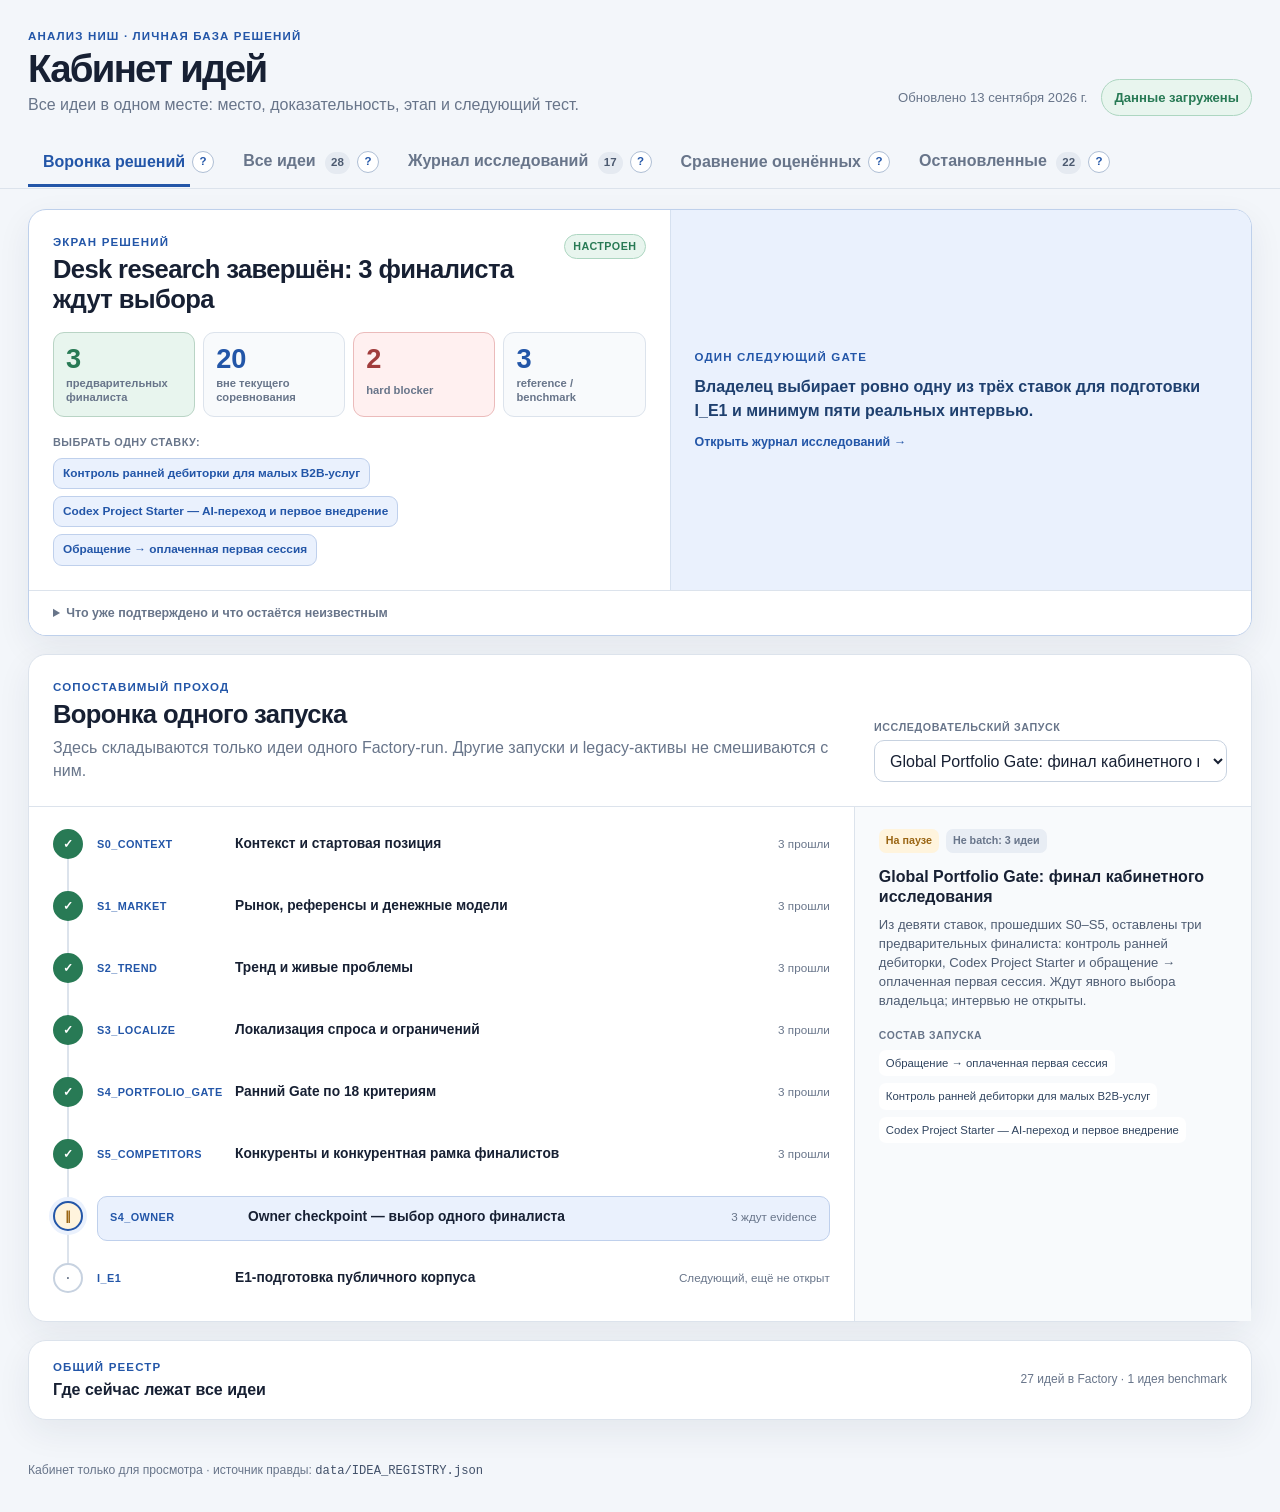
==== commit 9ec2cc54: "feat: close global portfolio gate" ====
--- a/dashboard/index.html
+++ b/dashboard/index.html
@@ -6,7 +6,7 @@
     <meta name="color-scheme" content="light" />
     <title>Анализ Ниш — Кабинет идей</title>
     <link rel="icon" href="./favicon.svg?v=20260703" type="image/svg+xml" />
-    <link rel="stylesheet" href="./styles.css?v=20260912-funnel-v50" />
+    <link rel="stylesheet" href="./styles.css?v=20260913-portfolio-final" />
   </head>
   <body>
     <header class="topbar">
@@ -150,7 +150,7 @@
 
       <section class="app-view" id="view-archive" role="tabpanel" data-panel="archive" hidden>
         <section class="panel">
-          <div class="section-head"><div><div class="section-kicker">Не удаляем историю</div><h2>Идеи на паузе и в отсеве</h2><p><strong>На паузе</strong> — ждут нового условия. <strong>Отсеяны</strong> — не продолжаем без изменения ключевого ограничения.</p></div></div>
+          <div class="section-head"><div><div class="section-kicker">Не удаляем историю</div><h2>Вне текущего соревнования и hard blockers</h2><p><strong>Вне соревнования</strong> — сохранены с условием возврата. <strong>Hard blocker</strong> — exact-модель требует снять подтверждённое ограничение. Финалисты owner gate сюда не попадают.</p></div></div>
           <div class="archive-groups" id="archive-groups"></div>
         </section>
       </section>
@@ -162,6 +162,6 @@
       <span>Кабинет только для просмотра · источник правды: <code>data/IDEA_REGISTRY.json</code></span>
     </footer>
 
-    <script src="./app.js?v=20260912-funnel-v50" defer></script>
+    <script src="./app.js?v=20260913-portfolio-final" defer></script>
   </body>
 </html>
--- a/dashboard/styles.css
+++ b/dashboard/styles.css
@@ -270,6 +270,19 @@
 .owner-flow-target strong { color: var(--amber); }
 .owner-flow > i { color: var(--line-strong); font-size: 1.1rem; font-style: normal; }
 
+.round-state-grid { display: grid; grid-template-columns: repeat(4, minmax(0, 1fr)); gap: 8px; }
+.round-state-card { display: grid; gap: 4px; min-width: 0; padding: 12px; border: 1px solid var(--line); border-radius: 11px; background: var(--surface-soft); }
+.round-state-card strong { color: var(--blue); font-size: 1.7rem; line-height: 1; }
+.round-state-card span { color: var(--muted); font-size: .7rem; font-weight: 720; line-height: 1.25; }
+.round-state-card.is-final { border-color: #b9d4c5; background: var(--green-soft); }
+.round-state-card.is-final strong { color: var(--green); }
+.round-state-card.is-hard { border-color: #ebbbbb; background: var(--red-soft); }
+.round-state-card.is-hard strong { color: var(--red); }
+.round-finalists { display: flex; flex-wrap: wrap; align-items: center; gap: 7px; }
+.round-finalists > span { width: 100%; color: var(--muted); font-size: .68rem; font-weight: 800; letter-spacing: .045em; text-transform: uppercase; }
+.round-finalists a { padding: 6px 9px; border: 1px solid #bfd0ec; border-radius: 9px; background: var(--blue-soft); font-size: .74rem; font-weight: 760; text-decoration: none; }
+.round-finalists a:hover { text-decoration: underline; }
+
 .owner-next-gate {
   display: grid;
   align-content: center;
@@ -434,6 +447,8 @@
 
 .stage-cell strong { font-size: 0.8rem; }
 
+.gate-cell { min-width: 0; display: grid; gap: 4px; }
+
 .gate-cell span {
   display: inline-flex;
   width: fit-content;
@@ -445,6 +460,8 @@
   font-size: 0.72rem;
   font-weight: 780;
 }
+
+.gate-cell small { color: var(--muted); font-size: .64rem; font-weight: 720; line-height: 1.25; }
 
 .gate-passed .gate-cell span { color: var(--green); background: var(--green-soft); }
 .gate-in_progress .gate-cell span { color: var(--blue); background: var(--blue-soft); }
@@ -576,6 +593,8 @@
 .decision-strip strong { display: block; overflow-wrap: anywhere; font-size: .79rem; line-height: 1.35; }
 .decision-strip .competition-fact { background: var(--green-soft); }
 .decision-strip .competition-fact strong { color: var(--green); }
+.decision-strip .portfolio-state { background: var(--blue-soft); }
+.decision-strip .portfolio-state strong { color: var(--blue); }
 
 .project-section { border-top: 1px solid var(--line); background: var(--surface); }
 .project-section-head { display: flex; align-items: flex-start; justify-content: space-between; gap: 24px; padding: 24px 26px; border-bottom: 1px solid var(--line); }
@@ -918,6 +937,7 @@
   .layout, footer { width: min(calc(100% - 36px), var(--content)); }
   .owner-overview, .owner-next-gate { padding: 20px; }
   .owner-heading { align-items: flex-start; flex-direction: column; gap: 8px; }
+  .round-state-grid { grid-template-columns: repeat(2, minmax(0, 1fr)); }
   .decision-context > div { grid-template-columns: 1fr; }
   .decision-context p + p { border-left: 0; border-top: 1px solid var(--line); }
   .section-head { padding: 20px; }
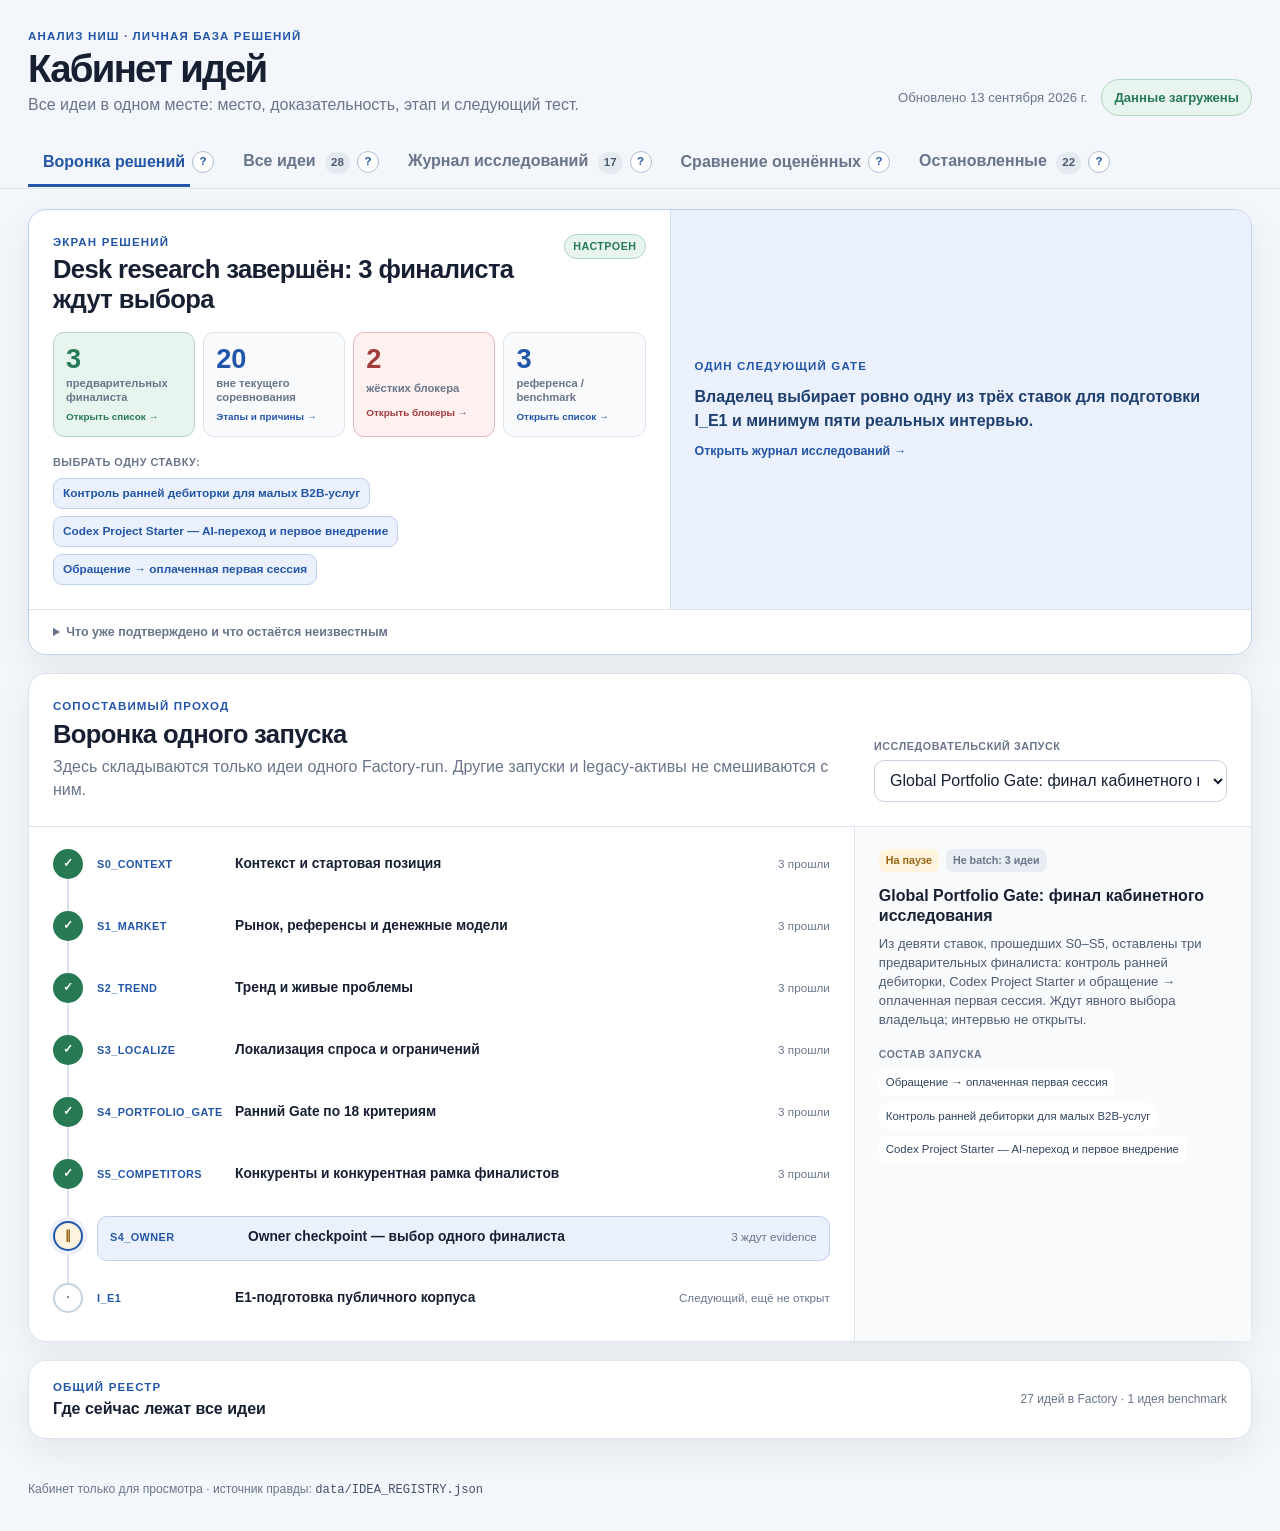
==== commit dc3f3f79: "feat: explain portfolio competition statuses" ====
--- a/dashboard/index.html
+++ b/dashboard/index.html
@@ -6,7 +6,7 @@
     <meta name="color-scheme" content="light" />
     <title>Анализ Ниш — Кабинет идей</title>
     <link rel="icon" href="./favicon.svg?v=20260703" type="image/svg+xml" />
-    <link rel="stylesheet" href="./styles.css?v=20260913-portfolio-final" />
+    <link rel="stylesheet" href="./styles.css?v=20260913-competition-drilldown" />
   </head>
   <body>
     <header class="topbar">
@@ -97,6 +97,13 @@
 
       <section class="app-view active" id="view-funnel" role="tabpanel" data-panel="funnel">
         <section class="decision-brief" id="decision-brief" aria-labelledby="decision-brief-title"></section>
+        <section class="panel round-selection-panel" id="round-selection-panel" aria-labelledby="round-selection-title" hidden>
+          <div class="section-head round-selection-head">
+            <div><div class="section-kicker">Расшифровка статуса</div><h2 id="round-selection-title">Идеи группы</h2><p id="round-selection-note">Здесь показаны этап, причина решения и следующий gate.</p></div>
+            <button class="reset-button" id="close-round-selection" type="button">Закрыть</button>
+          </div>
+          <div class="round-selection-groups" id="round-selection-groups"></div>
+        </section>
         <section class="panel run-funnel-panel" aria-labelledby="run-funnel-title">
           <div class="section-head run-funnel-head">
             <div><div class="section-kicker">Сопоставимый проход</div><h2 id="run-funnel-title">Воронка одного запуска</h2><p>Здесь складываются только идеи одного Factory-run. Другие запуски и legacy-активы не смешиваются с ним.</p></div>
@@ -150,7 +157,7 @@
 
       <section class="app-view" id="view-archive" role="tabpanel" data-panel="archive" hidden>
         <section class="panel">
-          <div class="section-head"><div><div class="section-kicker">Не удаляем историю</div><h2>Вне текущего соревнования и hard blockers</h2><p><strong>Вне соревнования</strong> — сохранены с условием возврата. <strong>Hard blocker</strong> — exact-модель требует снять подтверждённое ограничение. Финалисты owner gate сюда не попадают.</p></div></div>
+          <div class="section-head"><div><div class="section-kicker">Не удаляем историю</div><h2>Почему идеи остановились</h2><p><strong>Вне соревнования</strong> разбиты по последнему пройденному gate: это нехватка приоритета или доказательств, а не провал рынка. <strong>Жёсткие блокеры</strong> показаны отдельно. Финалисты owner gate сюда не попадают.</p></div></div>
           <div class="archive-groups" id="archive-groups"></div>
         </section>
       </section>
@@ -162,6 +169,6 @@
       <span>Кабинет только для просмотра · источник правды: <code>data/IDEA_REGISTRY.json</code></span>
     </footer>
 
-    <script src="./app.js?v=20260913-portfolio-final" defer></script>
+    <script src="./app.js?v=20260913-competition-drilldown" defer></script>
   </body>
 </html>
--- a/dashboard/styles.css
+++ b/dashboard/styles.css
@@ -271,13 +271,19 @@
 .owner-flow > i { color: var(--line-strong); font-size: 1.1rem; font-style: normal; }
 
 .round-state-grid { display: grid; grid-template-columns: repeat(4, minmax(0, 1fr)); gap: 8px; }
-.round-state-card { display: grid; gap: 4px; min-width: 0; padding: 12px; border: 1px solid var(--line); border-radius: 11px; background: var(--surface-soft); }
+.round-state-card { display: grid; gap: 4px; width: 100%; min-width: 0; padding: 12px; appearance: none; border: 1px solid var(--line); border-radius: 11px; background: var(--surface-soft); color: inherit; font: inherit; text-align: left; cursor: pointer; transition: border-color .16s ease, box-shadow .16s ease, transform .16s ease; }
 .round-state-card strong { color: var(--blue); font-size: 1.7rem; line-height: 1; }
 .round-state-card span { color: var(--muted); font-size: .7rem; font-weight: 720; line-height: 1.25; }
+.round-state-card small { margin-top: 3px; color: var(--blue); font-size: .62rem; font-weight: 790; line-height: 1.25; }
+.round-state-card:hover { border-color: #9db7dc; transform: translateY(-1px); }
+.round-state-card:focus-visible { outline: 3px solid rgba(39, 95, 177, .25); outline-offset: 2px; }
+.round-state-card.selected { border-color: var(--blue); box-shadow: 0 0 0 2px rgba(39, 95, 177, .12); }
 .round-state-card.is-final { border-color: #b9d4c5; background: var(--green-soft); }
 .round-state-card.is-final strong { color: var(--green); }
+.round-state-card.is-final small { color: var(--green); }
 .round-state-card.is-hard { border-color: #ebbbbb; background: var(--red-soft); }
 .round-state-card.is-hard strong { color: var(--red); }
+.round-state-card.is-hard small { color: var(--red); }
 .round-finalists { display: flex; flex-wrap: wrap; align-items: center; gap: 7px; }
 .round-finalists > span { width: 100%; color: var(--muted); font-size: .68rem; font-weight: 800; letter-spacing: .045em; text-transform: uppercase; }
 .round-finalists a { padding: 6px 9px; border: 1px solid #bfd0ec; border-radius: 9px; background: var(--blue-soft); font-size: .74rem; font-weight: 760; text-decoration: none; }
@@ -844,7 +850,11 @@
 .portfolio-detail-grid > div { padding: 14px; border: 1px solid var(--line); border-radius: 12px; background: var(--surface-soft); }
 .portfolio-detail-grid p { margin: 0; }
 
-.archive-groups { display: grid; grid-template-columns: repeat(2, minmax(0, 1fr)); gap: 18px; padding: 24px; }
+.round-selection-panel { overflow: clip; }
+.round-selection-head { align-items: center; }
+.round-selection-head .reset-button { flex: 0 0 auto; background: #fff; color: #172033; pointer-events: auto; }
+.round-selection-groups,
+.archive-groups { display: grid; grid-template-columns: 1fr; gap: 18px; padding: 24px; }
 .archive-section { min-width: 0; border: 1px solid var(--line); border-radius: 15px; overflow: hidden; }
 .archive-title { display: flex; align-items: center; justify-content: space-between; gap: 12px; padding: 16px; background: var(--surface-soft); border-bottom: 1px solid var(--line); }
 .archive-title h3, .archive-title p { margin-bottom: 0; }
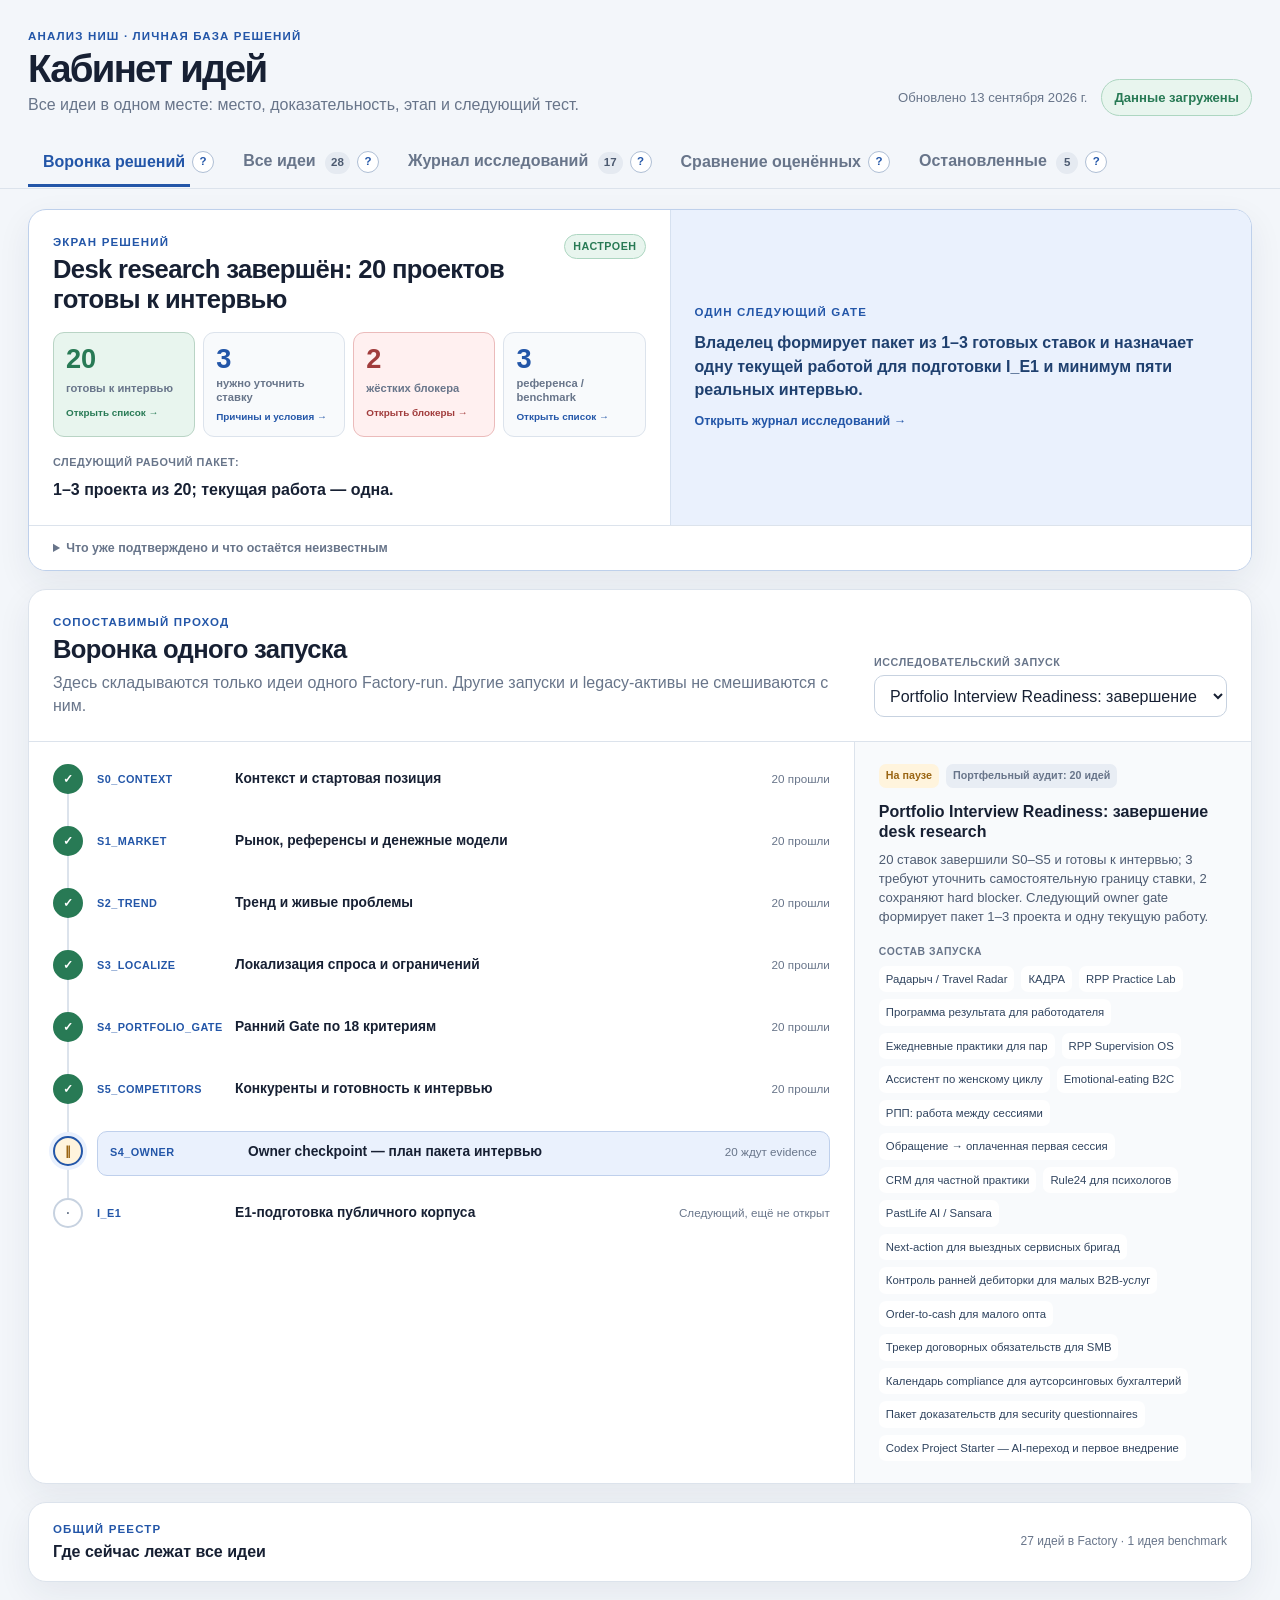
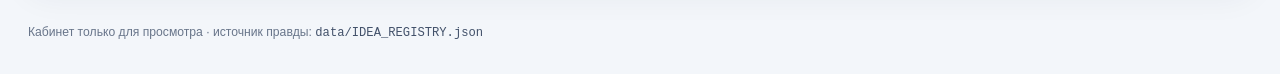
==== commit 9d9d95d6: "fix: separate interview readiness from work focus" ====
--- a/dashboard/index.html
+++ b/dashboard/index.html
@@ -6,7 +6,7 @@
     <meta name="color-scheme" content="light" />
     <title>Анализ Ниш — Кабинет идей</title>
     <link rel="icon" href="./favicon.svg?v=20260703" type="image/svg+xml" />
-    <link rel="stylesheet" href="./styles.css?v=20260913-competition-drilldown" />
+    <link rel="stylesheet" href="./styles.css?v=20260913-interview-ready-pool" />
   </head>
   <body>
     <header class="topbar">
@@ -157,7 +157,7 @@
 
       <section class="app-view" id="view-archive" role="tabpanel" data-panel="archive" hidden>
         <section class="panel">
-          <div class="section-head"><div><div class="section-kicker">Не удаляем историю</div><h2>Почему идеи остановились</h2><p><strong>Вне соревнования</strong> разбиты по последнему пройденному gate: это нехватка приоритета или доказательств, а не провал рынка. <strong>Жёсткие блокеры</strong> показаны отдельно. Финалисты owner gate сюда не попадают.</p></div></div>
+          <div class="section-head"><div><div class="section-kicker">Не удаляем историю</div><h2>Почему идеи остановились</h2><p><strong>Уточнить ставку</strong> означает убрать дублирование или слишком широкую формулировку продукта. <strong>Жёсткие блокеры</strong> — подтверждённые ограничения exact-модели. Готовые к интервью проекты сюда не попадают.</p></div></div>
           <div class="archive-groups" id="archive-groups"></div>
         </section>
       </section>
@@ -169,6 +169,6 @@
       <span>Кабинет только для просмотра · источник правды: <code>data/IDEA_REGISTRY.json</code></span>
     </footer>
 
-    <script src="./app.js?v=20260913-competition-drilldown" defer></script>
+    <script src="./app.js?v=20260913-interview-ready-pool-2" defer></script>
   </body>
 </html>
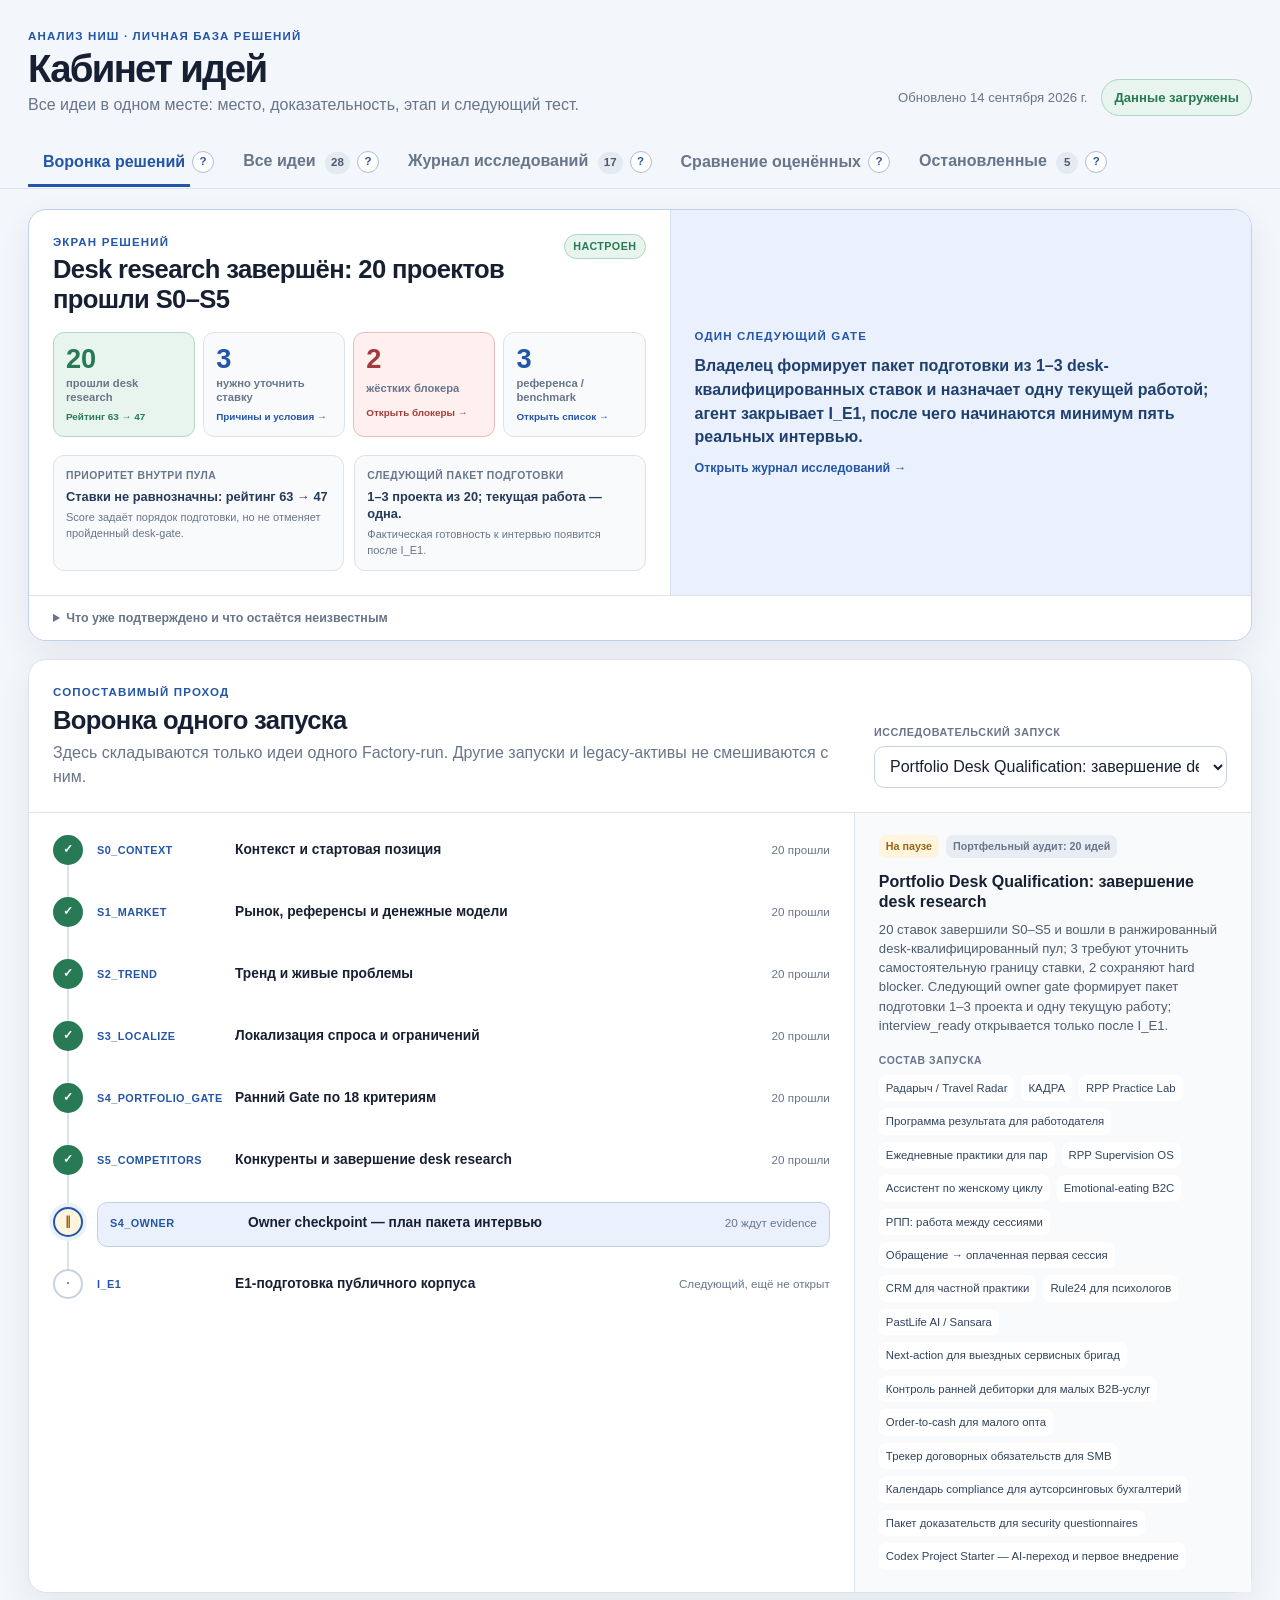
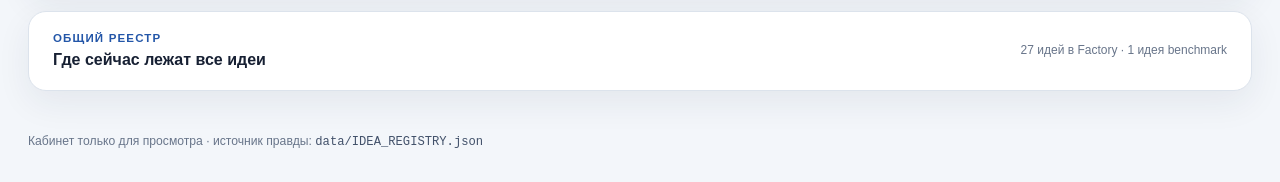
==== commit 081561ff: "fix: separate desk qualification from interview readiness" ====
--- a/dashboard/index.html
+++ b/dashboard/index.html
@@ -6,7 +6,7 @@
     <meta name="color-scheme" content="light" />
     <title>Анализ Ниш — Кабинет идей</title>
     <link rel="icon" href="./favicon.svg?v=20260703" type="image/svg+xml" />
-    <link rel="stylesheet" href="./styles.css?v=20260913-interview-ready-pool" />
+    <link rel="stylesheet" href="./styles.css?v=20260913-desk-ranking-pool" />
   </head>
   <body>
     <header class="topbar">
@@ -169,6 +169,6 @@
       <span>Кабинет только для просмотра · источник правды: <code>data/IDEA_REGISTRY.json</code></span>
     </footer>
 
-    <script src="./app.js?v=20260913-interview-ready-pool-2" defer></script>
+    <script src="./app.js?v=20260913-desk-ranking-pool" defer></script>
   </body>
 </html>
--- a/dashboard/styles.css
+++ b/dashboard/styles.css
@@ -284,10 +284,11 @@
 .round-state-card.is-hard { border-color: #ebbbbb; background: var(--red-soft); }
 .round-state-card.is-hard strong { color: var(--red); }
 .round-state-card.is-hard small { color: var(--red); }
-.round-finalists { display: flex; flex-wrap: wrap; align-items: center; gap: 7px; }
-.round-finalists > span { width: 100%; color: var(--muted); font-size: .68rem; font-weight: 800; letter-spacing: .045em; text-transform: uppercase; }
-.round-finalists a { padding: 6px 9px; border: 1px solid #bfd0ec; border-radius: 9px; background: var(--blue-soft); font-size: .74rem; font-weight: 760; text-decoration: none; }
-.round-finalists a:hover { text-decoration: underline; }
+.round-priority-grid { display: grid; grid-template-columns: repeat(2, minmax(0, 1fr)); gap: 10px; }
+.round-priority-grid > div { min-width: 0; padding: 12px; border: 1px solid var(--line); border-radius: 11px; background: var(--surface-soft); }
+.round-priority-grid span { display: block; margin-bottom: 5px; color: var(--muted); font-size: .65rem; font-weight: 820; letter-spacing: .045em; text-transform: uppercase; }
+.round-priority-grid strong { display: block; color: #253a59; font-size: .8rem; line-height: 1.35; }
+.round-priority-grid small { display: block; margin-top: 5px; color: var(--muted); font-size: .69rem; line-height: 1.4; }
 
 .owner-next-gate {
   display: grid;
@@ -860,6 +861,11 @@
 .archive-title h3, .archive-title p { margin-bottom: 0; }
 .archive-title p { color: var(--muted); font-size: .76rem; }
 .archive-title > strong { color: var(--blue); font-size: 1.6rem; }
+.pool-ranking-guide { display: grid; grid-template-columns: minmax(260px, .8fr) minmax(320px, 1.2fr); gap: 18px; align-items: center; padding: 14px 16px; border-bottom: 1px solid #bfd0ec; background: var(--blue-soft); }
+.pool-ranking-guide strong { display: block; color: #1f406f; font-size: .82rem; }
+.pool-ranking-guide span { display: block; margin-top: 4px; color: var(--blue); font-size: .73rem; font-weight: 760; }
+.pool-ranking-guide p { margin: 0; color: #425978; font-size: .73rem; line-height: 1.45; }
+.compact-table-head { grid-template-columns: 36px minmax(160px, 1.2fr) 70px 90px 120px 130px minmax(170px, 1fr) 20px; padding-left: 12px; padding-right: 12px; }
 .archive-list { display: grid; gap: 1px; background: var(--line); }
 .idea-card.compact .idea-summary { grid-template-columns: 36px minmax(160px, 1.2fr) 70px 90px 120px 130px minmax(170px, 1fr) 20px; padding-left: 12px; padding-right: 12px; }
 .idea-card.compact .idea-details { grid-template-columns: repeat(2, minmax(0, 1fr)); padding-left: 60px; }
@@ -948,6 +954,8 @@
   .owner-overview, .owner-next-gate { padding: 20px; }
   .owner-heading { align-items: flex-start; flex-direction: column; gap: 8px; }
   .round-state-grid { grid-template-columns: repeat(2, minmax(0, 1fr)); }
+  .round-priority-grid,
+  .pool-ranking-guide { grid-template-columns: 1fr; }
   .decision-context > div { grid-template-columns: 1fr; }
   .decision-context p + p { border-left: 0; border-top: 1px solid var(--line); }
   .section-head { padding: 20px; }
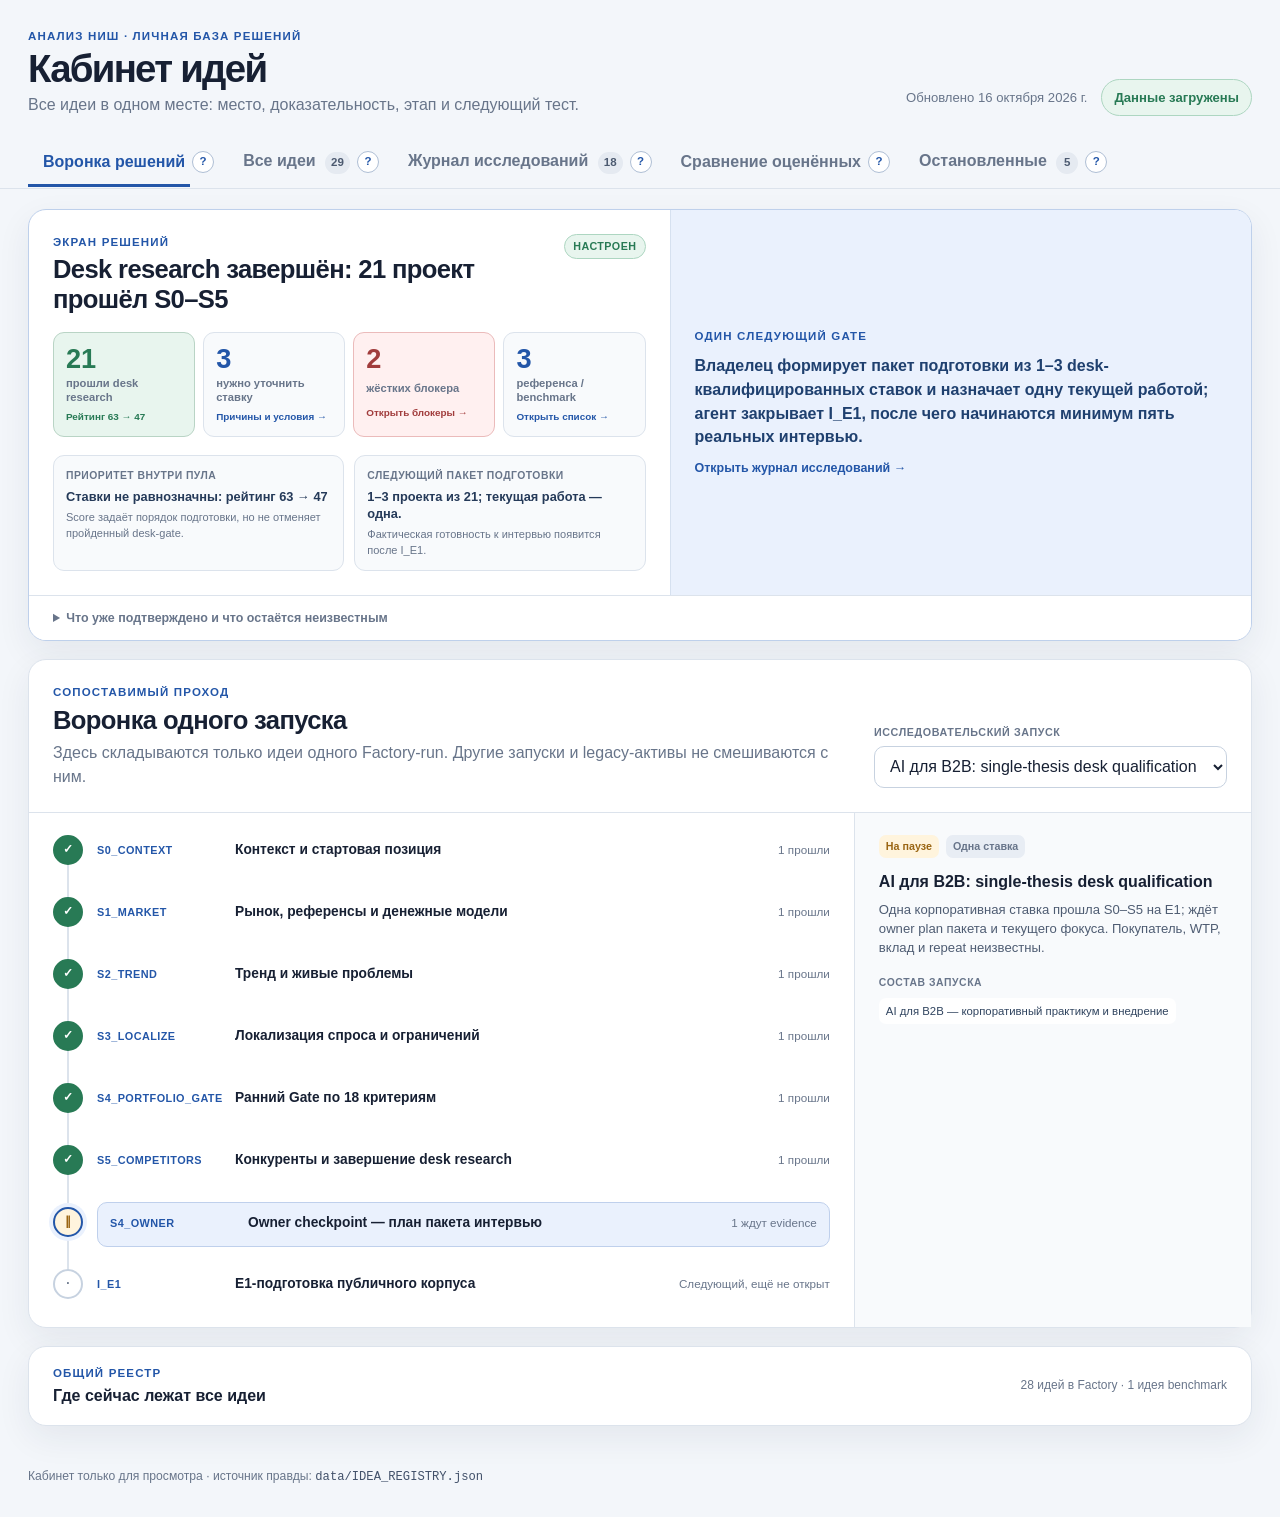
==== commit 58330165: "Show current desk-qualified hit parade on dashboard" ====
--- a/dashboard/index.html
+++ b/dashboard/index.html
@@ -6,7 +6,7 @@
     <meta name="color-scheme" content="light" />
     <title>Анализ Ниш — Кабинет идей</title>
     <link rel="icon" href="./favicon.svg?v=20260703" type="image/svg+xml" />
-    <link rel="stylesheet" href="./styles.css?v=20260913-desk-ranking-pool" />
+    <link rel="stylesheet" href="./styles.css?v=20261016-current-hit-parade-2" />
   </head>
   <body>
     <header class="topbar">
@@ -25,7 +25,7 @@
       <div class="view-tab-wrap" role="presentation"><button class="view-tab active" type="button" role="tab" aria-selected="true" aria-controls="view-funnel" data-view="funnel">Воронка решений</button><button class="tab-help help-trigger" type="button" data-tooltip="Показывает не только текущую полку, но и сколько идей дошло, прошло дальше и остановилось на каждом этапе." aria-label="Что находится в разделе «Воронка решений»?">?</button></div>
       <div class="view-tab-wrap" role="presentation"><button class="view-tab" type="button" role="tab" aria-selected="false" aria-controls="view-all-ideas" data-view="all-ideas">Все идеи <span class="tab-count" id="tab-total">0</span></button><button class="tab-help help-trigger" type="button" data-tooltip="Полный реестр всех сохранённых идей. Нажатие «Все идеи» сбрасывает фильтры и возвращает весь список." aria-label="Что находится в разделе «Все идеи»?">?</button></div>
       <div class="view-tab-wrap" role="presentation"><button class="view-tab" type="button" role="tab" aria-selected="false" aria-controls="view-research" data-view="research">Журнал исследований <span class="tab-count" id="tab-runs">0</span></button><button class="tab-help help-trigger" type="button" data-tooltip="История отдельных исследовательских прогонов: что, когда и какими источниками проверяли, к какому выводу пришли. Это не второй список идей." aria-label="Что находится в разделе «Журнал исследований»?">?</button></div>
-      <div class="view-tab-wrap" role="presentation"><button class="view-tab" type="button" role="tab" aria-selected="false" aria-controls="view-portfolio" data-view="portfolio">Сравнение оценённых</button><button class="tab-help help-trigger" type="button" data-tooltip="Формальное сравнение только уже оценённых объектов. Здесь отдельно сопоставляются рынки и наши конкретные ставки; все сырые идеи остаются в общем реестре." aria-label="Что находится в разделе «Сравнение оценённых»?">?</button></div>
+      <div class="view-tab-wrap" role="presentation"><button class="view-tab" type="button" role="tab" aria-selected="false" aria-controls="view-portfolio" data-view="portfolio">Сравнение оценённых</button><button class="tab-help help-trigger" type="button" data-tooltip="Актуальный хит-парад берётся из реестра desk-квалифицированных ставок. Отдельно доступны исторические таблицы v0.7; все идеи остаются в общем реестре." aria-label="Что находится в разделе «Сравнение оценённых»?">?</button></div>
       <div class="view-tab-wrap" role="presentation"><button class="view-tab" type="button" role="tab" aria-selected="false" aria-controls="view-archive" data-view="archive">Остановленные <span class="tab-count" id="tab-archive">0</span></button><button class="tab-help help-trigger" type="button" data-tooltip="Идеи на паузе и в отсеве. Они не удалены: у каждой сохраняются причина остановки и условие возврата." aria-label="Что находится в разделе «Остановленные»?">?</button></div>
     </nav>
 
@@ -144,10 +144,11 @@
       <section class="app-view" id="view-portfolio" role="tabpanel" data-panel="portfolio" hidden>
         <section class="panel portfolio-panel" aria-labelledby="portfolio-title">
           <div class="section-head portfolio-heading">
-            <div><div class="section-kicker">Формальная оценка</div><h2 id="portfolio-title">Сравнение оценённых объектов</h2><p>Здесь меньше строк, чем во всём реестре: сравниваются только идеи и рынки с формальной оценкой. <strong>Наши ставки</strong> отвечают «что делать нам», а <strong>рынки</strong> — «где вообще видны спрос и деньги». Доверие в этой таблице — frozen legacy v0.7; активный evidence-cap показан в «Все идеи».</p></div>
+            <div><div class="section-kicker">Рейтинг ставок</div><h2 id="portfolio-title">Актуальный хит-парад</h2><p id="portfolio-description">Текущая очередь ставок, прошедших S0–S5. Рейтинг осторожный: предварительная оценка скорректирована доверием к доказательствам. Он задаёт порядок проверки, а не доказывает продажи и не назначает текущий фокус.</p></div>
             <div class="portfolio-tabs" role="tablist" aria-label="Представление портфеля">
-              <button class="portfolio-tab active" type="button" role="tab" aria-selected="true" data-portfolio="queue">Приоритет наших ставок</button>
-              <button class="portfolio-tab" type="button" role="tab" aria-selected="false" data-portfolio="market">Сильные рынки</button>
+              <button class="portfolio-tab active" type="button" role="tab" aria-selected="true" data-portfolio="current">Текущие ставки</button>
+              <button class="portfolio-tab" type="button" role="tab" aria-selected="false" data-portfolio="queue">Ставки v0.7</button>
+              <button class="portfolio-tab" type="button" role="tab" aria-selected="false" data-portfolio="market">Рынки v0.7</button>
             </div>
           </div>
           <div class="table-scroll" tabindex="0"><table><thead id="portfolio-head"></thead><tbody id="portfolio-body"></tbody></table></div>
@@ -169,6 +170,6 @@
       <span>Кабинет только для просмотра · источник правды: <code>data/IDEA_REGISTRY.json</code></span>
     </footer>
 
-    <script src="./app.js?v=20260913-desk-ranking-pool" defer></script>
+    <script src="./app.js?v=20261016-current-hit-parade-2" defer></script>
   </body>
 </html>
--- a/dashboard/styles.css
+++ b/dashboard/styles.css
@@ -827,6 +827,7 @@
 .run-footer { display: flex; justify-content: space-between; gap: 18px; color: var(--muted); font-size: .78rem; }
 .run-footer a { font-weight: 750; text-decoration: none; }
 
+.portfolio-panel { min-width: 0; }
 .portfolio-heading { align-items: center; }
 .portfolio-tabs { display: flex; padding: 4px; border-radius: 11px; background: #edf1f6; }
 .portfolio-tab { border: 0; border-radius: 8px; padding: 8px 12px; background: transparent; color: var(--muted); font-weight: 750; }
@@ -836,6 +837,7 @@
 table { width: 100%; border-collapse: collapse; min-width: 980px; }
 th, td { padding: 11px 13px; border-bottom: 1px solid var(--line); text-align: left; vertical-align: top; font-size: .78rem; }
 th { background: #f0f4f8; color: var(--muted); font-size: .66rem; text-transform: uppercase; letter-spacing: .045em; }
+#portfolio-head th:last-child { position: relative; }
 td.numeric strong { font-size: 1rem; }
 tbody tr.selected { background: #f3f7ff; }
 .score-strong { color: var(--green); }
@@ -1057,8 +1059,8 @@
   .funnel-selection-controls { grid-template-columns: 1fr; }
   .funnel-selection-controls .reset-button { grid-column: auto; }
   .run-title, .run-footer { align-items: flex-start; flex-direction: column; gap: 6px; }
-  .portfolio-tabs { width: 100%; }
-  .portfolio-tab { flex: 1; }
+  .portfolio-tabs { width: 100%; flex-wrap: wrap; }
+  .portfolio-tab { flex: 1 1 120px; }
   .archive-groups { padding: 12px; }
   .idea-details,
   .idea-card.compact .idea-details { padding-left: 14px; }
